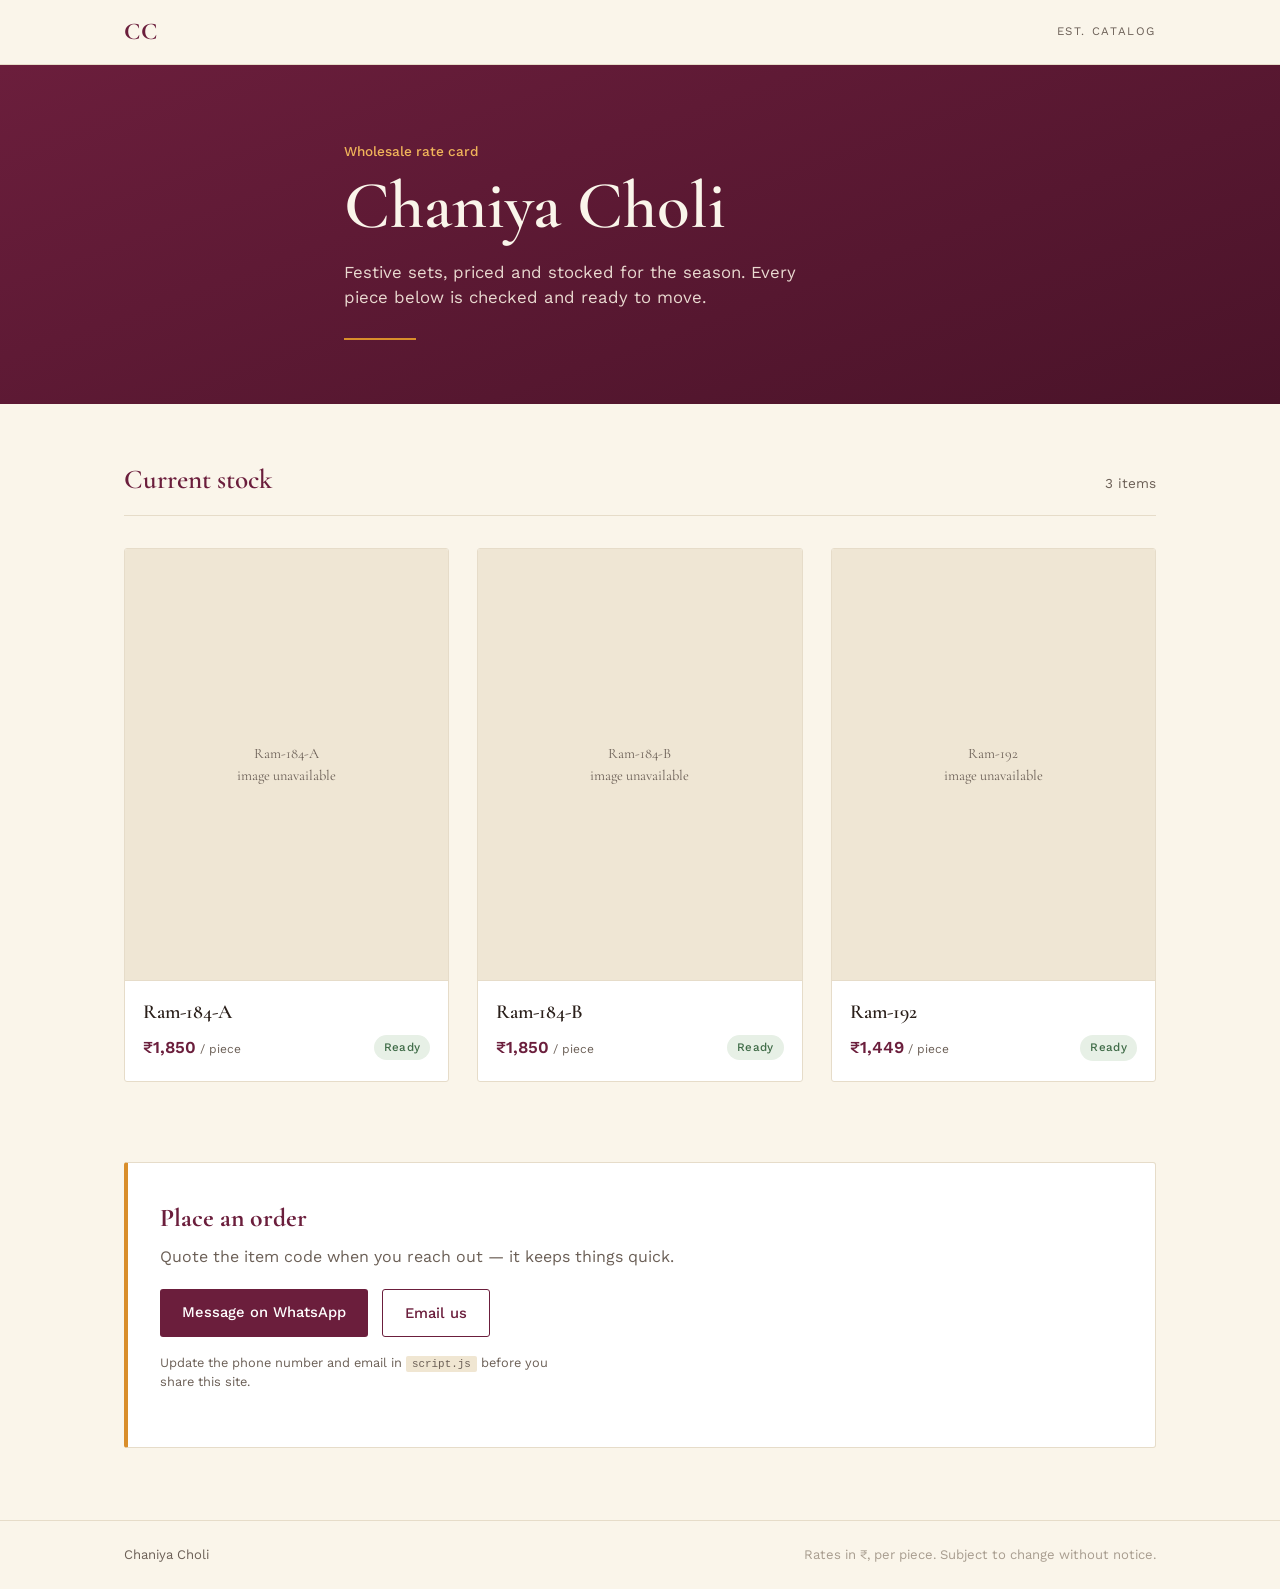
==== index.html @ 512a5fd0 "Add files via upload" ====
<!DOCTYPE html>
<html lang="en">
<head>
<meta charset="UTF-8" />
<meta name="viewport" content="width=device-width, initial-scale=1.0" />
<title>Chaniya Choli — Catalog</title>
<meta name="description" content="Chaniya Choli catalog — codes, rates and availability." />
<link rel="preconnect" href="https://fonts.googleapis.com">
<link rel="preconnect" href="https://fonts.gstatic.com" crossorigin>
<link href="https://fonts.googleapis.com/css2?family=Cormorant+Garamond:wght@500;600;700&family=Work+Sans:wght@400;500;600&display=swap" rel="stylesheet">
<link rel="stylesheet" href="styles.css" />
</head>
<body>

  <header class="site-header">
    <div class="wrap header-row">
      <span class="mark">CC</span>
      <span class="brand-code">EST. CATALOG</span>
    </div>
  </header>

  <section class="hero">
    <div class="wrap hero-inner">
      <p class="hero-kicker">Wholesale rate card</p>
      <h1 class="hero-title">Chaniya Choli</h1>
      <p class="hero-sub">Festive sets, priced and stocked for the season. Every piece below is checked and ready to move.</p>
      <div class="hero-rule" aria-hidden="true"></div>
    </div>
  </section>

  <main class="wrap">
    <section class="catalog" aria-label="Product catalog">
      <div class="catalog-head">
        <h2>Current stock</h2>
        <span class="count" id="item-count"></span>
      </div>

      <div class="grid" id="product-grid">
        <!-- cards injected by script.js -->
      </div>
    </section>

    <section class="enquire" id="enquire">
      <div class="enquire-card">
        <h2>Place an order</h2>
        <p>Quote the item code when you reach out — it keeps things quick.</p>
        <div class="enquire-actions">
          <a class="btn btn-primary" href="https://wa.me/910000000000" id="whatsapp-link">Message on WhatsApp</a>
          <a class="btn btn-ghost" href="mailto:orders@example.com" id="email-link">Email us</a>
        </div>
        <p class="enquire-note">Update the phone number and email in <code>script.js</code> before you share this site.</p>
      </div>
    </section>
  </main>

  <footer class="site-footer">
    <div class="wrap footer-row">
      <span>Chaniya Choli</span>
      <span class="dim">Rates in ₹, per piece. Subject to change without notice.</span>
    </div>
  </footer>

<script src="script.js"></script>
</body>
</html>
---- styles.css ----
:root{
  --wine: #6b1e3c;
  --wine-dark: #4a1329;
  --marigold: #d98e2b;
  --marigold-light: #f0b45a;
  --cream: #faf5ea;
  --ink: #2a1f1a;
  --ink-soft: #6b5f56;
  --line: #e6dcc9;
  --ready: #3f6b47;
  --wait: #a35b1f;
  --radius: 3px;
  --serif: "Cormorant Garamond", Georgia, serif;
  --sans: "Work Sans", -apple-system, BlinkMacSystemFont, sans-serif;
}

*{box-sizing:border-box;}
html{scroll-behavior:smooth;}
body{
  margin:0;
  background:var(--cream);
  color:var(--ink);
  font-family:var(--sans);
  line-height:1.5;
  -webkit-font-smoothing:antialiased;
}
.wrap{
  max-width:1080px;
  margin:0 auto;
  padding:0 24px;
}
a{color:inherit;}
code{
  background:#f0e6d2;
  padding:2px 6px;
  border-radius:2px;
  font-size:0.85em;
}

/* header */
.site-header{
  border-bottom:1px solid var(--line);
  background:var(--cream);
}
.header-row{
  display:flex;
  align-items:center;
  justify-content:space-between;
  height:64px;
}
.mark{
  font-family:var(--serif);
  font-weight:700;
  font-size:1.5rem;
  color:var(--wine);
  letter-spacing:0.5px;
}
.brand-code{
  font-size:0.72rem;
  letter-spacing:0.14em;
  color:var(--ink-soft);
}

/* hero */
.hero{
  background:linear-gradient(160deg, var(--wine) 0%, var(--wine-dark) 100%);
  color:var(--cream);
  padding:76px 0 64px;
}
.hero-inner{
  max-width:640px;
}
.hero-kicker{
  font-family:var(--sans);
  font-size:0.85rem;
  color:var(--marigold-light);
  margin:0 0 10px;
  font-weight:500;
}
.hero-title{
  font-family:var(--serif);
  font-size:clamp(2.6rem, 6vw, 4.2rem);
  font-weight:600;
  margin:0 0 18px;
  line-height:1.05;
}
.hero-sub{
  font-size:1.05rem;
  color:#e9d9d0;
  max-width:46ch;
  margin:0 0 28px;
}
.hero-rule{
  width:72px;
  height:2px;
  background:var(--marigold);
}

/* catalog */
.catalog{
  padding:56px 0 8px;
}
.catalog-head{
  display:flex;
  align-items:baseline;
  justify-content:space-between;
  border-bottom:1px solid var(--line);
  padding-bottom:14px;
  margin-bottom:32px;
}
.catalog-head h2{
  font-family:var(--serif);
  font-size:1.7rem;
  font-weight:600;
  margin:0;
  color:var(--wine);
}
.count{
  font-size:0.85rem;
  color:var(--ink-soft);
}

.grid{
  display:grid;
  grid-template-columns:repeat(3, 1fr);
  gap:28px;
  margin-bottom:64px;
}
@media (max-width: 860px){
  .grid{grid-template-columns:repeat(2, 1fr);}
}
@media (max-width: 580px){
  .grid{grid-template-columns:1fr;}
}

.card{
  background:#fff;
  border:1px solid var(--line);
  border-radius:var(--radius);
  overflow:hidden;
  display:flex;
  flex-direction:column;
}
.card-photo{
  aspect-ratio:3/4;
  background:#efe6d4;
  overflow:hidden;
  position:relative;
}
.card-photo img{
  width:100%;
  height:100%;
  object-fit:cover;
  display:block;
}
.card-photo .fallback{
  position:absolute;
  inset:0;
  display:flex;
  align-items:center;
  justify-content:center;
  font-family:var(--serif);
  color:var(--ink-soft);
  font-size:0.9rem;
  text-align:center;
  padding:16px;
}
.card-body{
  padding:16px 18px 20px;
  border-top:1px solid var(--line);
}
.card-code{
  font-family:var(--serif);
  font-size:1.25rem;
  font-weight:600;
  color:var(--ink);
  margin:0 0 8px;
}
.card-meta{
  display:flex;
  align-items:center;
  justify-content:space-between;
}
.card-price{
  font-size:1.05rem;
  font-weight:600;
  color:var(--wine);
}
.card-price .unit{
  font-size:0.75rem;
  font-weight:400;
  color:var(--ink-soft);
  margin-left:4px;
}
.pill{
  font-size:0.72rem;
  letter-spacing:0.03em;
  padding:4px 10px;
  border-radius:999px;
  font-weight:500;
}
.pill-ready{
  background:#e7f0e6;
  color:var(--ready);
}
.pill-wait{
  background:#f5e6d3;
  color:var(--wait);
}

/* enquire */
.enquire{
  padding:8px 0 72px;
}
.enquire-card{
  background:#fff;
  border:1px solid var(--line);
  border-left:4px solid var(--marigold);
  padding:36px 32px;
  border-radius:var(--radius);
}
.enquire-card h2{
  font-family:var(--serif);
  font-size:1.6rem;
  margin:0 0 8px;
  color:var(--wine);
}
.enquire-card p{
  margin:0 0 20px;
  color:var(--ink-soft);
  max-width:52ch;
}
.enquire-actions{
  display:flex;
  gap:14px;
  flex-wrap:wrap;
  margin-bottom:16px;
}
.btn{
  display:inline-block;
  padding:12px 22px;
  border-radius:var(--radius);
  font-weight:500;
  font-size:0.92rem;
  text-decoration:none;
  transition:opacity 0.15s ease;
}
.btn:hover{opacity:0.85;}
.btn-primary{
  background:var(--wine);
  color:#fff;
}
.btn-ghost{
  background:transparent;
  color:var(--wine);
  border:1px solid var(--wine);
}
.enquire-note{
  font-size:0.8rem;
  color:var(--ink-soft);
  margin:0;
}

/* footer */
.site-footer{
  border-top:1px solid var(--line);
  padding:24px 0;
}
.footer-row{
  display:flex;
  justify-content:space-between;
  font-size:0.82rem;
  color:var(--ink-soft);
  flex-wrap:wrap;
  gap:8px;
}
.footer-row .dim{
  color:#a89d8f;
}

@media (prefers-reduced-motion: reduce){
  html{scroll-behavior:auto;}
  .btn{transition:none;}
}
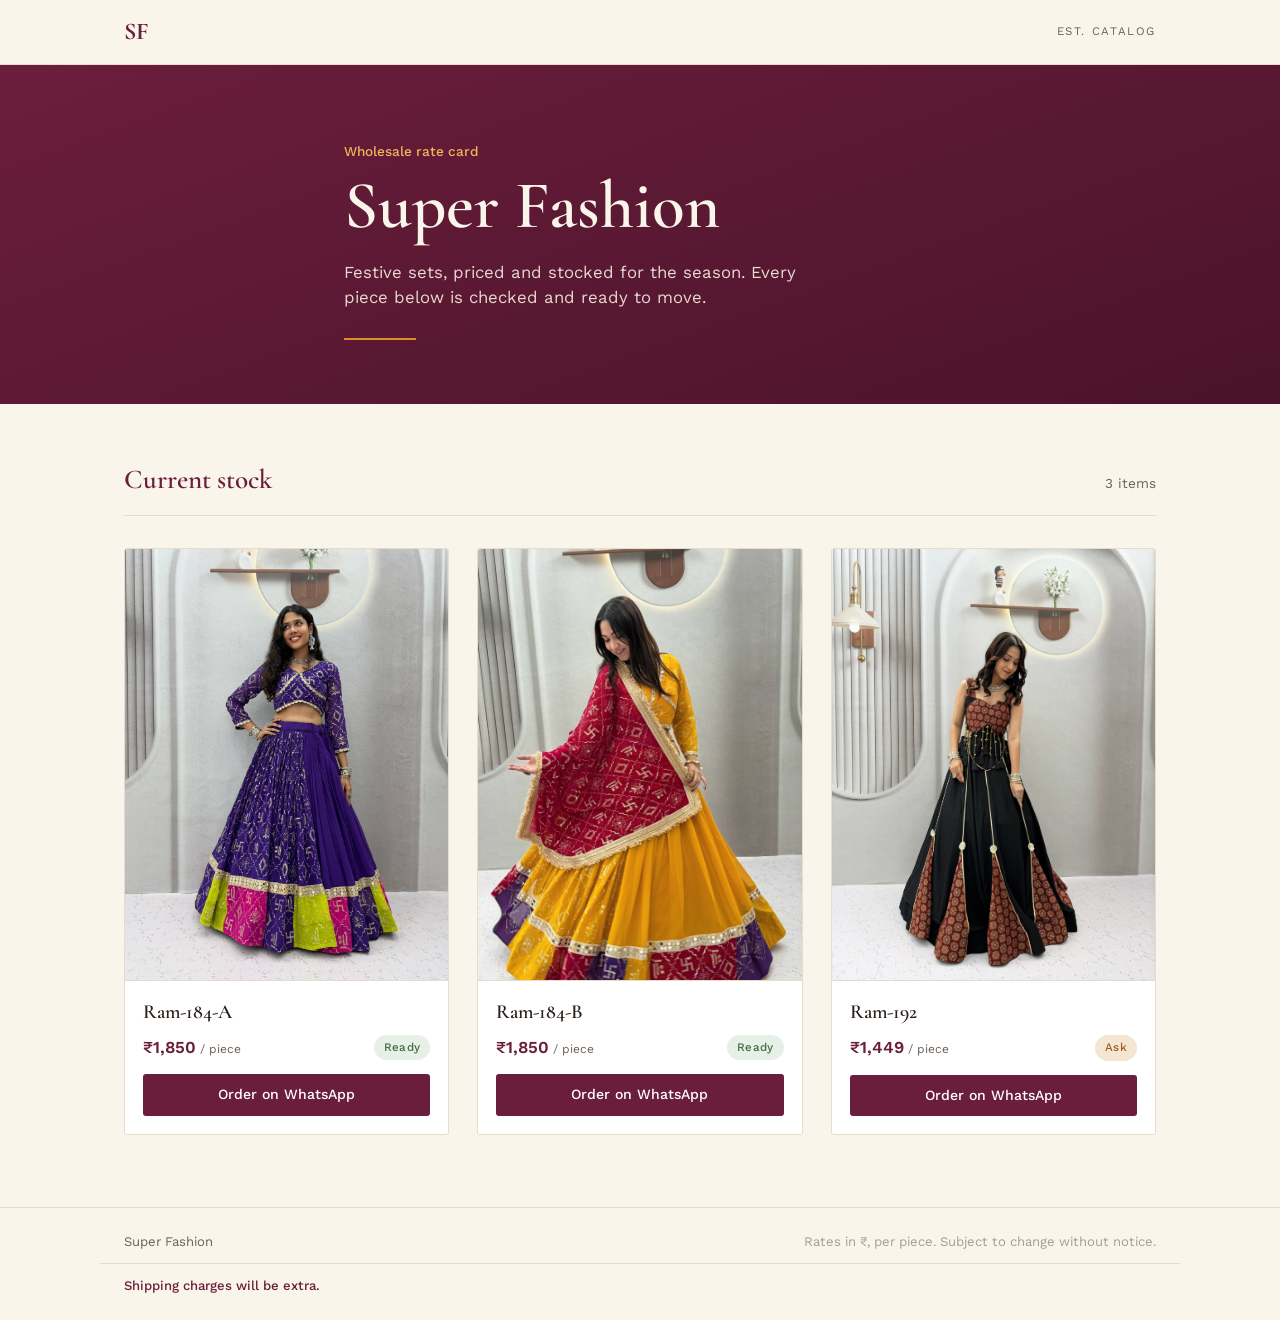
==== commit e169f502: "Add files via upload" ====
--- a/index.html
+++ b/index.html
@@ -3,18 +3,96 @@
 <head>
 <meta charset="UTF-8" />
 <meta name="viewport" content="width=device-width, initial-scale=1.0" />
-<title>Chaniya Choli — Catalog</title>
-<meta name="description" content="Chaniya Choli catalog — codes, rates and availability." />
+<title>Super Fashion — Catalog</title>
 <link rel="preconnect" href="https://fonts.googleapis.com">
 <link rel="preconnect" href="https://fonts.gstatic.com" crossorigin>
 <link href="https://fonts.googleapis.com/css2?family=Cormorant+Garamond:wght@500;600;700&family=Work+Sans:wght@400;500;600&display=swap" rel="stylesheet">
-<link rel="stylesheet" href="styles.css" />
+<style>
+  :root{
+    --wine: #6b1e3c;
+    --wine-dark: #4a1329;
+    --marigold: #d98e2b;
+    --marigold-light: #f0b45a;
+    --cream: #faf5ea;
+    --ink: #2a1f1a;
+    --ink-soft: #6b5f56;
+    --line: #e6dcc9;
+    --ready: #3f6b47;
+    --wait: #a35b1f;
+    --radius: 3px;
+    --serif: "Cormorant Garamond", Georgia, serif;
+    --sans: "Work Sans", -apple-system, BlinkMacSystemFont, sans-serif;
+  }
+  *{box-sizing:border-box;}
+  body{
+    margin:0;
+    background:var(--cream);
+    color:var(--ink);
+    font-family:var(--sans);
+    line-height:1.5;
+    -webkit-font-smoothing:antialiased;
+  }
+  .wrap{ max-width:1080px; margin:0 auto; padding:0 24px; }
+
+  .site-header{ border-bottom:1px solid var(--line); }
+  .header-row{ display:flex; align-items:center; justify-content:space-between; height:64px; }
+  .mark{ font-family:var(--serif); font-weight:700; font-size:1.5rem; color:var(--wine); }
+  .brand-code{ font-size:0.72rem; letter-spacing:0.14em; color:var(--ink-soft); }
+
+  .hero{
+    background:linear-gradient(160deg, var(--wine) 0%, var(--wine-dark) 100%);
+    color:var(--cream); padding:76px 0 64px;
+  }
+  .hero-inner{ max-width:640px; }
+  .hero-kicker{ font-size:0.85rem; color:var(--marigold-light); margin:0 0 10px; font-weight:500; }
+  .hero-title{ font-family:var(--serif); font-size:clamp(2.6rem, 6vw, 4.2rem); font-weight:600; margin:0 0 18px; line-height:1.05; }
+  .hero-sub{ font-size:1.05rem; color:#e9d9d0; max-width:46ch; margin:0 0 28px; }
+  .hero-rule{ width:72px; height:2px; background:var(--marigold); }
+
+  .catalog{ padding:56px 0 8px; }
+  .catalog-head{
+    display:flex; align-items:baseline; justify-content:space-between;
+    border-bottom:1px solid var(--line); padding-bottom:14px; margin-bottom:32px;
+  }
+  .catalog-head h2{ font-family:var(--serif); font-size:1.7rem; font-weight:600; margin:0; color:var(--wine); }
+  .count{ font-size:0.85rem; color:var(--ink-soft); }
+
+  .grid{ display:grid; grid-template-columns:repeat(3, 1fr); gap:28px; margin-bottom:64px; }
+  @media (max-width: 860px){ .grid{grid-template-columns:repeat(2, 1fr);} }
+  @media (max-width: 580px){ .grid{grid-template-columns:1fr;} }
+
+  .card{ background:#fff; border:1px solid var(--line); border-radius:var(--radius); overflow:hidden; display:flex; flex-direction:column; }
+  .card-photo{ aspect-ratio:3/4; background:#efe6d4; overflow:hidden; position:relative; }
+  .card-photo img{ width:100%; height:100%; object-fit:cover; display:block; }
+  .card-body{ padding:16px 18px 18px; border-top:1px solid var(--line); }
+  .card-code{ font-family:var(--serif); font-size:1.25rem; font-weight:600; margin:0 0 8px; }
+  .card-meta{ display:flex; align-items:center; justify-content:space-between; margin-bottom:14px; }
+  .card-price{ font-size:1.05rem; font-weight:600; color:var(--wine); }
+  .card-price .unit{ font-size:0.75rem; font-weight:400; color:var(--ink-soft); margin-left:4px; }
+  .pill{ font-size:0.72rem; letter-spacing:0.03em; padding:4px 10px; border-radius:999px; font-weight:500; }
+  .pill-ready{ background:#e7f0e6; color:var(--ready); }
+  .pill-wait{ background:#f5e6d3; color:var(--wait); }
+  .card-cta{
+    display:block; text-align:center; padding:10px; border-radius:var(--radius);
+    background:var(--wine); color:#fff; text-decoration:none; font-size:0.88rem; font-weight:500;
+    transition:opacity 0.15s ease;
+  }
+  .card-cta:hover{ opacity:0.85; }
+
+  .site-footer{ border-top:1px solid var(--line); padding:24px 0; }
+  .footer-row{ display:flex; justify-content:space-between; font-size:0.82rem; color:var(--ink-soft); flex-wrap:wrap; gap:8px; }
+  .footer-row .dim{ color:#a89d8f; }
+  .shipping-note{
+    margin-top:12px; padding-top:12px; border-top:1px solid var(--line);
+    font-size:0.82rem; font-weight:500; color:var(--wine);
+  }
+</style>
 </head>
 <body>
 
   <header class="site-header">
     <div class="wrap header-row">
-      <span class="mark">CC</span>
+      <span class="mark">SF</span>
       <span class="brand-code">EST. CATALOG</span>
     </div>
   </header>
@@ -22,44 +100,73 @@
   <section class="hero">
     <div class="wrap hero-inner">
       <p class="hero-kicker">Wholesale rate card</p>
-      <h1 class="hero-title">Chaniya Choli</h1>
+      <h1 class="hero-title">Super Fashion</h1>
       <p class="hero-sub">Festive sets, priced and stocked for the season. Every piece below is checked and ready to move.</p>
       <div class="hero-rule" aria-hidden="true"></div>
     </div>
   </section>
 
   <main class="wrap">
-    <section class="catalog" aria-label="Product catalog">
+    <section class="catalog">
       <div class="catalog-head">
         <h2>Current stock</h2>
-        <span class="count" id="item-count"></span>
+        <span class="count">3 items</span>
       </div>
+      <div class="grid">
 
-      <div class="grid" id="product-grid">
-        <!-- cards injected by script.js -->
-      </div>
-    </section>
+        <article class="card">
+          <div class="card-photo">
+            <img src="[data-uri]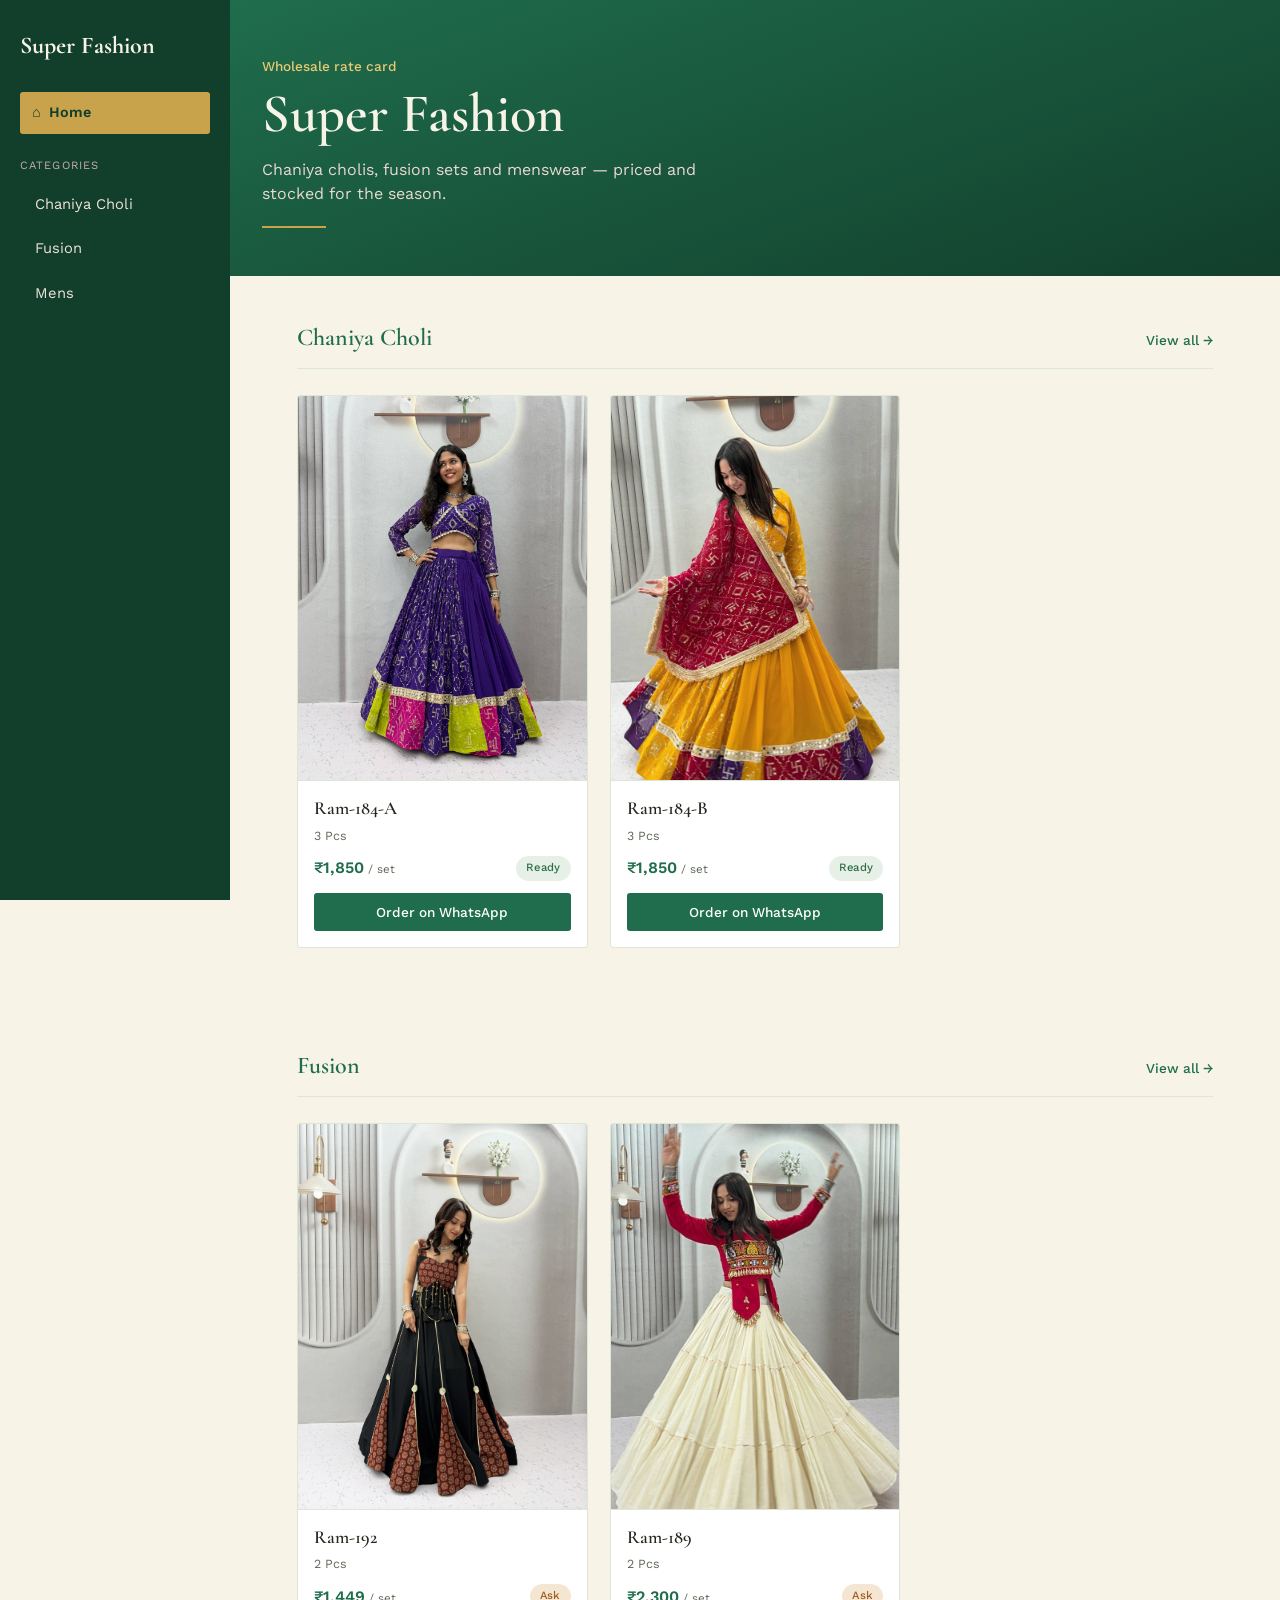
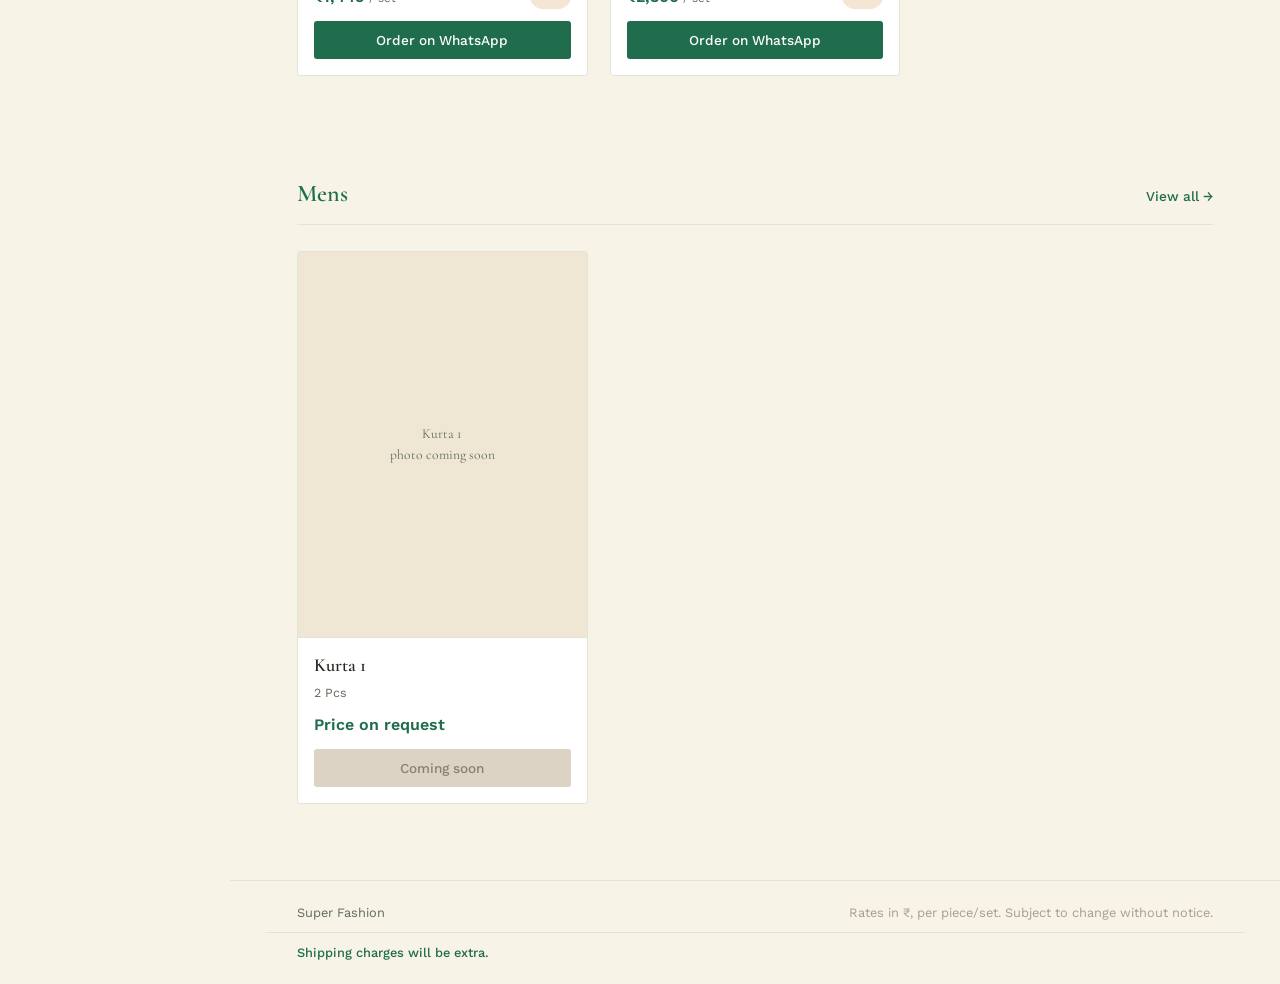
==== commit bbcde3f6: "Add files via upload" ====
--- a/index.html
+++ b/index.html
@@ -3,116 +3,62 @@
 <head>
 <meta charset="UTF-8" />
 <meta name="viewport" content="width=device-width, initial-scale=1.0" />
-<title>Super Fashion — Catalog</title>
+<title>Home — Super Fashion</title>
 <link rel="preconnect" href="https://fonts.googleapis.com">
 <link rel="preconnect" href="https://fonts.gstatic.com" crossorigin>
 <link href="https://fonts.googleapis.com/css2?family=Cormorant+Garamond:wght@500;600;700&family=Work+Sans:wght@400;500;600&display=swap" rel="stylesheet">
 <style>
   :root{
-    --wine: #6b1e3c;
-    --wine-dark: #4a1329;
-    --marigold: #d98e2b;
-    --marigold-light: #f0b45a;
-    --cream: #faf5ea;
-    --ink: #2a1f1a;
-    --ink-soft: #6b5f56;
-    --line: #e6dcc9;
-    --ready: #3f6b47;
+    --wine: #1f6d4c;
+    --wine-dark: #123f2c;
+    --marigold: #c9a24c;
+    --marigold-light: #e6c876;
+    --cream: #f7f3e7;
+    --ink: #23291f;
+    --ink-soft: #5f6a5a;
+    --line: #dee6d7;
+    --ready: #2f6e4a;
     --wait: #a35b1f;
     --radius: 3px;
     --serif: "Cormorant Garamond", Georgia, serif;
     --sans: "Work Sans", -apple-system, BlinkMacSystemFont, sans-serif;
   }
-  *{box-sizing:border-box;}
-  body{
-    margin:0;
-    background:var(--cream);
-    color:var(--ink);
-    font-family:var(--sans);
-    line-height:1.5;
-    -webkit-font-smoothing:antialiased;
-  }
-  .wrap{ max-width:1080px; margin:0 auto; padding:0 24px; }
-
-  .site-header{ border-bottom:1px solid var(--line); }
-  .header-row{ display:flex; align-items:center; justify-content:space-between; height:64px; }
-  .mark{ font-family:var(--serif); font-weight:700; font-size:1.5rem; color:var(--wine); }
-  .brand-code{ font-size:0.72rem; letter-spacing:0.14em; color:var(--ink-soft); }
-
-  .hero{
-    background:linear-gradient(160deg, var(--wine) 0%, var(--wine-dark) 100%);
-    color:var(--cream); padding:76px 0 64px;
-  }
-  .hero-inner{ max-width:640px; }
-  .hero-kicker{ font-size:0.85rem; color:var(--marigold-light); margin:0 0 10px; font-weight:500; }
-  .hero-title{ font-family:var(--serif); font-size:clamp(2.6rem, 6vw, 4.2rem); font-weight:600; margin:0 0 18px; line-height:1.05; }
-  .hero-sub{ font-size:1.05rem; color:#e9d9d0; max-width:46ch; margin:0 0 28px; }
-  .hero-rule{ width:72px; height:2px; background:var(--marigold); }
-
-  .catalog{ padding:56px 0 8px; }
-  .catalog-head{
-    display:flex; align-items:baseline; justify-content:space-between;
-    border-bottom:1px solid var(--line); padding-bottom:14px; margin-bottom:32px;
-  }
-  .catalog-head h2{ font-family:var(--serif); font-size:1.7rem; font-weight:600; margin:0; color:var(--wine); }
-  .count{ font-size:0.85rem; color:var(--ink-soft); }
-
-  .grid{ display:grid; grid-template-columns:repeat(3, 1fr); gap:28px; margin-bottom:64px; }
-  @media (max-width: 860px){ .grid{grid-template-columns:repeat(2, 1fr);} }
-  @media (max-width: 580px){ .grid{grid-template-columns:1fr;} }
-
-  .card{ background:#fff; border:1px solid var(--line); border-radius:var(--radius); overflow:hidden; display:flex; flex-direction:column; }
-  .card-photo{ aspect-ratio:3/4; background:#efe6d4; overflow:hidden; position:relative; }
-  .card-photo img{ width:100%; height:100%; object-fit:cover; display:block; }
-  .card-body{ padding:16px 18px 18px; border-top:1px solid var(--line); }
-  .card-code{ font-family:var(--serif); font-size:1.25rem; font-weight:600; margin:0 0 8px; }
-  .card-meta{ display:flex; align-items:center; justify-content:space-between; margin-bottom:14px; }
-  .card-price{ font-size:1.05rem; font-weight:600; color:var(--wine); }
-  .card-price .unit{ font-size:0.75rem; font-weight:400; color:var(--ink-soft); margin-left:4px; }
-  .pill{ font-size:0.72rem; letter-spacing:0.03em; padding:4px 10px; border-radius:999px; font-weight:500; }
-  .pill-ready{ background:#e7f0e6; color:var(--ready); }
-  .pill-wait{ background:#f5e6d3; color:var(--wait); }
-  .card-cta{
-    display:block; text-align:center; padding:10px; border-radius:var(--radius);
-    background:var(--wine); color:#fff; text-decoration:none; font-size:0.88rem; font-weight:500;
-    transition:opacity 0.15s ease;
-  }
-  .card-cta:hover{ opacity:0.85; }
-
-  .site-footer{ border-top:1px solid var(--line); padding:24px 0; }
-  .footer-row{ display:flex; justify-content:space-between; font-size:0.82rem; color:var(--ink-soft); flex-wrap:wrap; gap:8px; }
-  .footer-row .dim{ color:#a89d8f; }
-  .shipping-note{
-    margin-top:12px; padding-top:12px; border-top:1px solid var(--line);
-    font-size:0.82rem; font-weight:500; color:var(--wine);
-  }
 </style>
+<link rel="stylesheet" href="base.css" />
 </head>
 <body>
+<div class="layout">
 
-  <header class="site-header">
-    <div class="wrap header-row">
-      <span class="mark">SF</span>
-      <span class="brand-code">EST. CATALOG</span>
-    </div>
-  </header>
+  <aside class="sidebar">
+    <span class="sidebar-brand">Super Fashion</span>
+    <a class="sidebar-home" href="index.html">&#8962;&nbsp; Home</a>
+    <p class="sidebar-label">CATEGORIES</p>
+    <ul class="sidebar-nav">
+      <li><a class="" href="chaniya-choli.html">Chaniya Choli</a></li>
+<li><a class="" href="fusion.html">Fusion</a></li>
+<li><a class="" href="mens.html">Mens</a></li>
 
-  <section class="hero">
-    <div class="wrap hero-inner">
-      <p class="hero-kicker">Wholesale rate card</p>
-      <h1 class="hero-title">Super Fashion</h1>
-      <p class="hero-sub">Festive sets, priced and stocked for the season. Every piece below is checked and ready to move.</p>
-      <div class="hero-rule" aria-hidden="true"></div>
-    </div>
-  </section>
+    </ul>
+  </aside>
 
-  <main class="wrap">
-    <section class="catalog">
-      <div class="catalog-head">
-        <h2>Current stock</h2>
-        <span class="count">3 items</span>
+  <div class="content">
+
+    <section class="hero">
+      <div class="wrap">
+        <p class="hero-kicker">Wholesale rate card</p>
+        <h1 class="hero-title">Super Fashion</h1>
+        <p class="hero-sub">Chaniya cholis, fusion sets and menswear — priced and stocked for the season.</p>
+        <div class="hero-rule"></div>
       </div>
-      <div class="grid">
+    </section>
+
+    <section class="section">
+      <div class="wrap">
+        <div class="section-head">
+          <h2>Chaniya Choli</h2>
+          <a class="see-all" href="chaniya-choli.html">View all &rarr;</a>
+        </div>
+        <div class="grid">
 
         <article class="card">
           <div class="card-photo">
@@ -120,11 +66,12 @@
           </div>
           <div class="card-body">
             <p class="card-code">Ram-184-A</p>
+            <p class="card-pcs">3 Pcs</p>
             <div class="card-meta">
-              <span class="card-price">₹1,850<span class="unit">/ piece</span></span>
+              <span class="card-price">₹1,850<span class="unit">/ set</span></span>
               <span class="pill pill-ready">Ready</span>
             </div>
-            <a class="card-cta" href="https://wa.me/919106578260?text=Hi%2C%20I%27m%20interested%20in%20Ram-184-A%20(%E2%82%B91%2C850)" target="_blank" rel="noopener">Order on WhatsApp</a>
+            <a class="card-cta" href="https://wa.me/919106578260?text=Hi%2C%20I%27m%20interested%20in%20Ram-184-A%20%28%E2%82%B91%2C850%29" target="_blank" rel="noopener">Order on WhatsApp</a>
           </div>
         </article>
 
@@ -134,13 +81,26 @@
           </div>
           <div class="card-body">
             <p class="card-code">Ram-184-B</p>
+            <p class="card-pcs">3 Pcs</p>
             <div class="card-meta">
-              <span class="card-price">₹1,850<span class="unit">/ piece</span></span>
+              <span class="card-price">₹1,850<span class="unit">/ set</span></span>
               <span class="pill pill-ready">Ready</span>
             </div>
-            <a class="card-cta" href="https://wa.me/919106578260?text=Hi%2C%20I%27m%20interested%20in%20Ram-184-B%20(%E2%82%B91%2C850)" target="_blank" rel="noopener">Order on WhatsApp</a>
+            <a class="card-cta" href="https://wa.me/919106578260?text=Hi%2C%20I%27m%20interested%20in%20Ram-184-B%20%28%E2%82%B91%2C850%29" target="_blank" rel="noopener">Order on WhatsApp</a>
           </div>
         </article>
+
+        </div>
+      </div>
+    </section>
+
+    <section class="section">
+      <div class="wrap">
+        <div class="section-head">
+          <h2>Fusion</h2>
+          <a class="see-all" href="fusion.html">View all &rarr;</a>
+        </div>
+        <div class="grid">
 
         <article class="card">
           <div class="card-photo">
@@ -148,25 +108,69 @@
           </div>
           <div class="card-body">
             <p class="card-code">Ram-192</p>
+            <p class="card-pcs">2 Pcs</p>
             <div class="card-meta">
-              <span class="card-price">₹1,449<span class="unit">/ piece</span></span>
+              <span class="card-price">₹1,449<span class="unit">/ set</span></span>
               <span class="pill pill-wait">Ask</span>
             </div>
-            <a class="card-cta" href="https://wa.me/919106578260?text=Hi%2C%20I%27m%20interested%20in%20Ram-192%20(%E2%82%B91%2C449)" target="_blank" rel="noopener">Order on WhatsApp</a>
+            <a class="card-cta" href="https://wa.me/919106578260?text=Hi%2C%20I%27m%20interested%20in%20Ram-192%20%28%E2%82%B91%2C449%29" target="_blank" rel="noopener">Order on WhatsApp</a>
           </div>
         </article>
 
+        <article class="card">
+          <div class="card-photo">
+            <img src="[data-uri]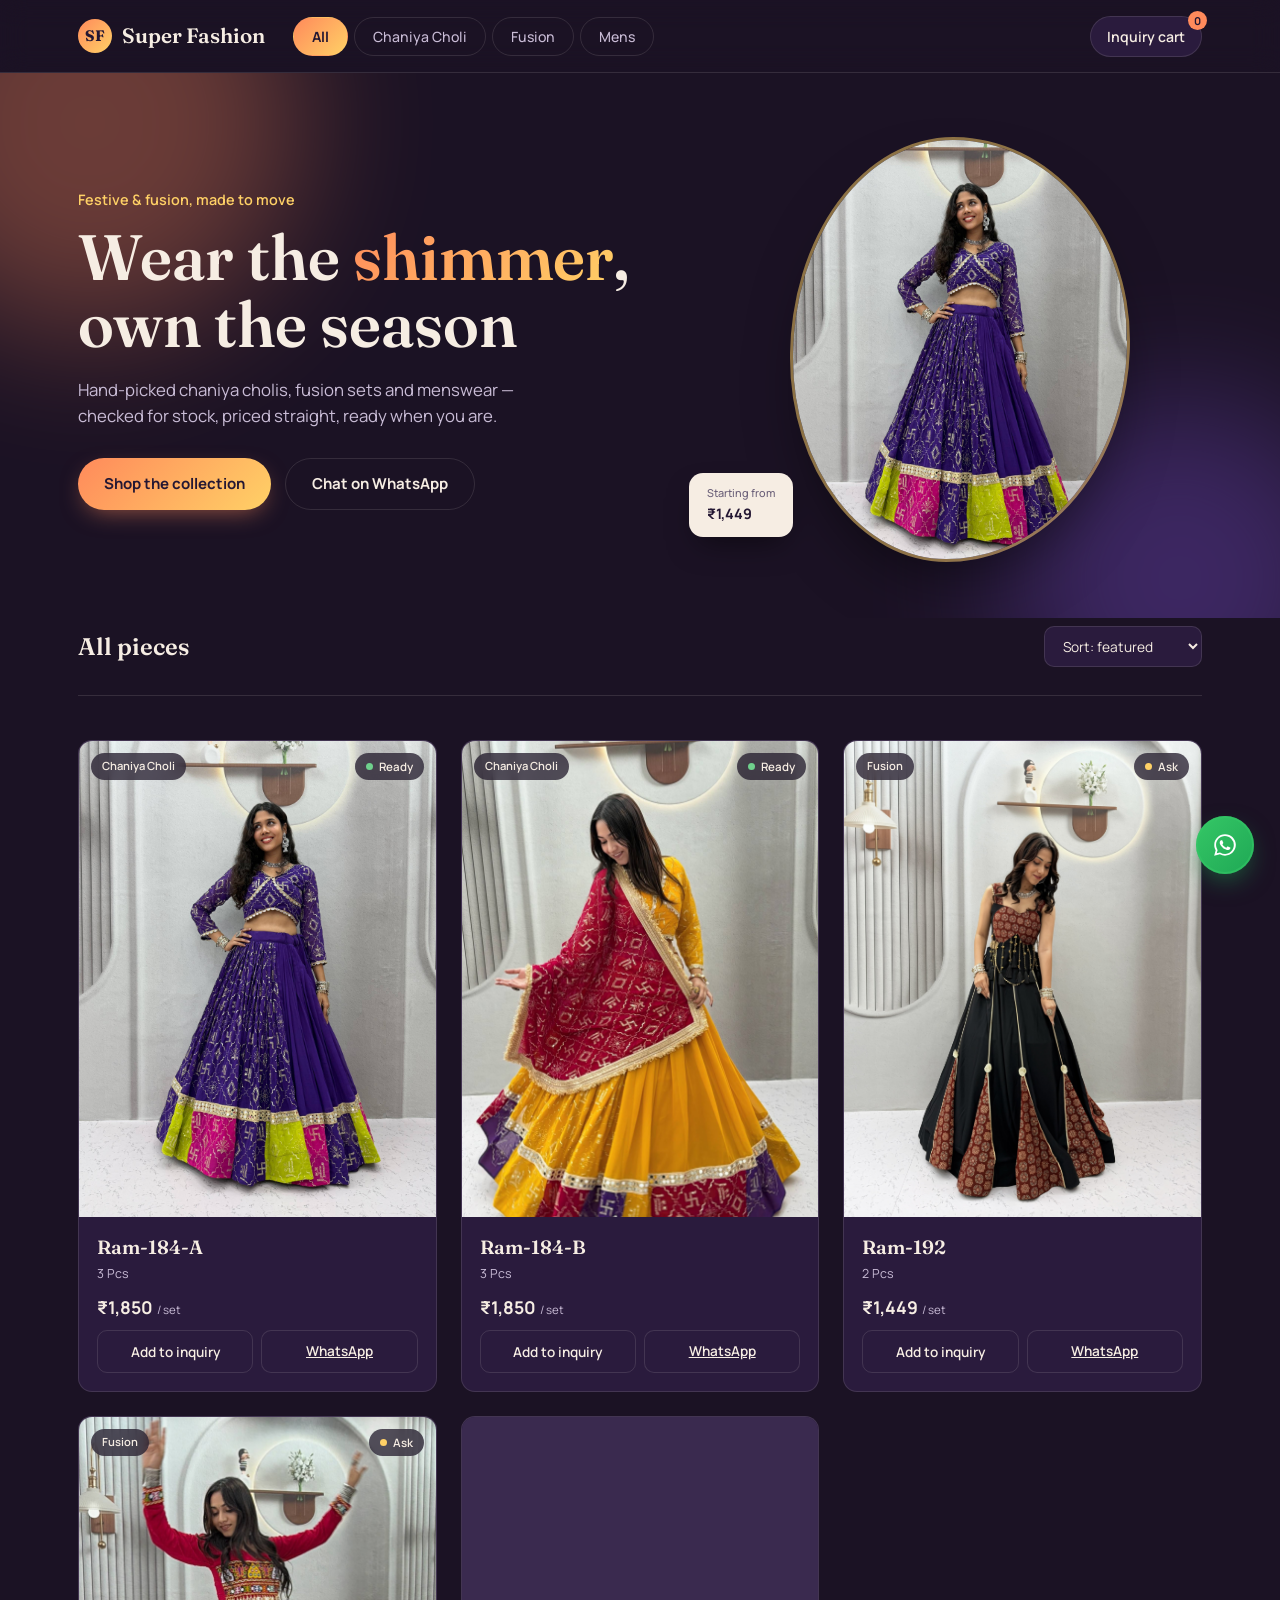
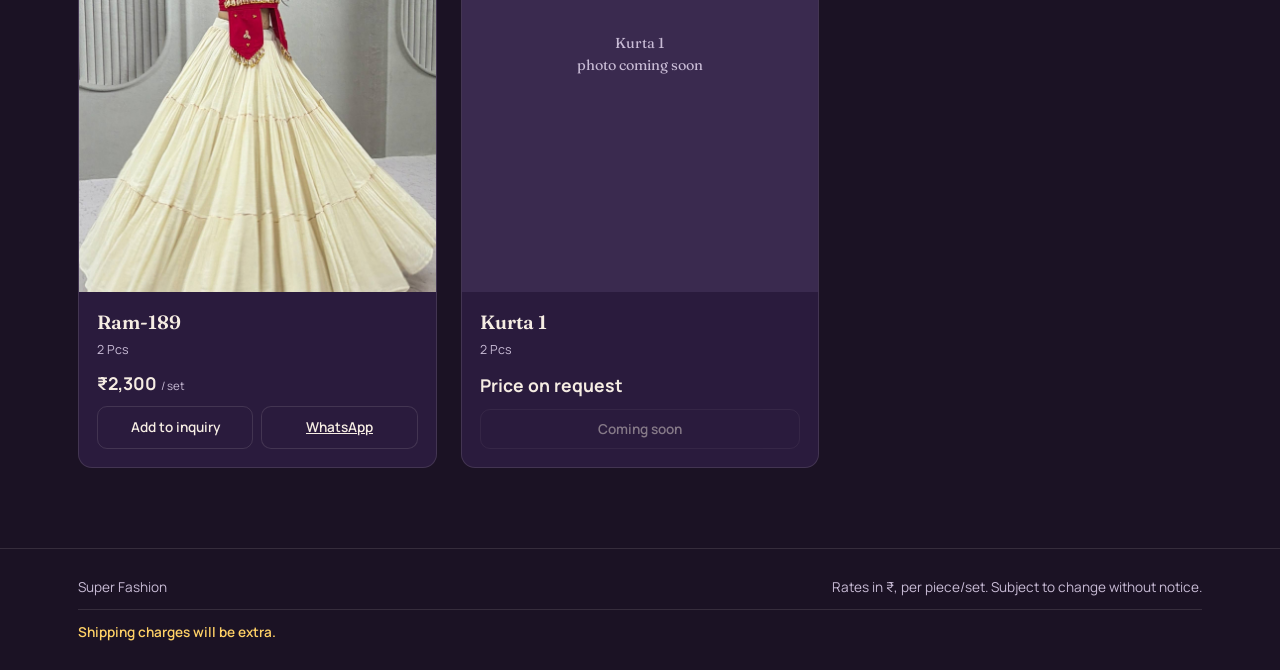
==== commit 268f4cb4: "Add files via upload" ====
--- a/index.html
+++ b/index.html
@@ -3,174 +3,513 @@
 <head>
 <meta charset="UTF-8" />
 <meta name="viewport" content="width=device-width, initial-scale=1.0" />
-<title>Home — Super Fashion</title>
+<title>Super Fashion — Festive & Fusion Wear</title>
 <link rel="preconnect" href="https://fonts.googleapis.com">
 <link rel="preconnect" href="https://fonts.gstatic.com" crossorigin>
-<link href="https://fonts.googleapis.com/css2?family=Cormorant+Garamond:wght@500;600;700&family=Work+Sans:wght@400;500;600&display=swap" rel="stylesheet">
+<link href="https://fonts.googleapis.com/css2?family=Fraunces:opsz,wght@9..144,500;9..144,600;9..144,700&family=Manrope:wght@400;500;600;700&display=swap" rel="stylesheet">
 <style>
-  :root{
-    --wine: #1f6d4c;
-    --wine-dark: #123f2c;
-    --marigold: #c9a24c;
-    --marigold-light: #e6c876;
-    --cream: #f7f3e7;
-    --ink: #23291f;
-    --ink-soft: #5f6a5a;
-    --line: #dee6d7;
-    --ready: #2f6e4a;
-    --wait: #a35b1f;
-    --radius: 3px;
-    --serif: "Cormorant Garamond", Georgia, serif;
-    --sans: "Work Sans", -apple-system, BlinkMacSystemFont, sans-serif;
-  }
+:root{
+  --bg: #1b1224;
+  --bg-soft: #241733;
+  --panel: #2a1b3d;
+  --coral: #ff8a5b;
+  --gold: #ffd166;
+  --cream: #f6ede3;
+  --ink-soft: #c9bcd6;
+  --line: rgba(246,237,227,0.12);
+  --ready: #6fd08c;
+  --wait: #ffd166;
+  --radius: 14px;
+  --serif: "Fraunces", Georgia, serif;
+  --sans: "Manrope", -apple-system, BlinkMacSystemFont, sans-serif;
+}
+*{box-sizing:border-box;}
+html{scroll-behavior:smooth;}
+body{
+  margin:0;
+  background:var(--bg);
+  color:var(--cream);
+  font-family:var(--sans);
+  line-height:1.5;
+  -webkit-font-smoothing:antialiased;
+}
+a{ color:inherit; }
+.wrap{ max-width:1180px; margin:0 auto; padding:0 28px; }
+button{ font-family:inherit; cursor:pointer; }
+
+/* ---------- Nav ---------- */
+.nav{
+  position:sticky; top:0; z-index:40;
+  background:rgba(27,18,36,0.78);
+  backdrop-filter:blur(14px);
+  border-bottom:1px solid var(--line);
+}
+.nav-row{ display:flex; align-items:center; gap:28px; height:72px; }
+.brand{ display:flex; align-items:center; gap:10px; font-family:var(--serif); font-weight:600; font-size:1.3rem; text-decoration:none; flex-shrink:0; }
+.brand-mark{
+  width:34px; height:34px; border-radius:50%;
+  background:linear-gradient(135deg, var(--coral), var(--gold));
+  display:flex; align-items:center; justify-content:center;
+  font-family:var(--serif); font-weight:700; color:#241733; font-size:0.95rem;
+}
+.nav-pills{ display:flex; gap:6px; flex:1; overflow-x:auto; scrollbar-width:none; }
+.nav-pills::-webkit-scrollbar{ display:none; }
+.pill{
+  border:1px solid var(--line); background:transparent; color:var(--ink-soft);
+  padding:9px 18px; border-radius:999px; font-size:0.88rem; font-weight:500;
+  white-space:nowrap; transition:all 0.2s ease;
+}
+.pill:hover{ border-color:var(--gold); color:var(--cream); }
+.pill.active{
+  background:linear-gradient(135deg, var(--coral), var(--gold));
+  color:#241733; border-color:transparent; font-weight:700;
+}
+.cart-btn{
+  position:relative; display:flex; align-items:center; gap:8px;
+  background:var(--panel); border:1px solid var(--line); color:var(--cream);
+  padding:10px 16px; border-radius:999px; font-size:0.88rem; font-weight:600;
+  flex-shrink:0; transition:border-color 0.2s ease;
+}
+.cart-btn:hover{ border-color:var(--gold); }
+.cart-count{
+  position:absolute; top:-6px; right:-6px; background:var(--coral); color:#241733;
+  font-size:0.68rem; font-weight:700; min-width:19px; height:19px; border-radius:50%;
+  display:flex; align-items:center; justify-content:center; padding:0 4px;
+}
+
+/* ---------- Hero ---------- */
+.hero{ padding:64px 0 56px; overflow:hidden; position:relative; }
+.hero-blobs{ position:absolute; inset:0; z-index:0; pointer-events:none; overflow:hidden; }
+.blob{ position:absolute; border-radius:50%; filter:blur(70px); opacity:0.35; }
+.blob-1{ width:420px; height:420px; background:var(--coral); top:-160px; left:-120px; animation:drift1 22s ease-in-out infinite; }
+.blob-2{ width:360px; height:360px; background:#7c4fd6; bottom:-140px; right:-80px; animation:drift2 26s ease-in-out infinite; }
+@keyframes drift1{ 0%,100%{ transform:translate(0,0); } 50%{ transform:translate(40px,50px); } }
+@keyframes drift2{ 0%,100%{ transform:translate(0,0); } 50%{ transform:translate(-40px,-30px); } }
+
+.hero-row{ position:relative; z-index:1; display:grid; grid-template-columns:1.1fr 0.9fr; gap:48px; align-items:center; }
+@media (max-width:860px){ .hero-row{ grid-template-columns:1fr; } .hero-visual{ order:-1; } }
+
+.hero-text{ opacity:0; transform:translateY(18px); animation:reveal 0.8s ease forwards; }
+.hero-kicker{ font-size:0.9rem; color:var(--gold); font-weight:600; margin:0 0 14px; }
+.hero-title{
+  font-family:var(--serif); font-weight:600; font-size:clamp(2.6rem, 5.2vw, 4rem);
+  line-height:1.04; margin:0 0 20px;
+}
+.hero-title em{ font-style:normal; background:linear-gradient(135deg, var(--coral), var(--gold)); -webkit-background-clip:text; background-clip:text; color:transparent; }
+.hero-sub{ font-size:1.05rem; color:var(--ink-soft); max-width:44ch; margin:0 0 30px; }
+.hero-ctas{ display:flex; gap:14px; flex-wrap:wrap; }
+.btn{ display:inline-flex; align-items:center; gap:8px; padding:14px 26px; border-radius:999px; font-weight:700; font-size:0.94rem; text-decoration:none; border:none; transition:transform 0.15s ease, box-shadow 0.15s ease; }
+.btn:active{ transform:scale(0.97); }
+.btn-primary{ background:linear-gradient(135deg, var(--coral), var(--gold)); color:#241733; box-shadow:0 8px 24px -8px rgba(255,138,91,0.6); }
+.btn-primary:hover{ box-shadow:0 10px 28px -6px rgba(255,138,91,0.75); }
+.btn-ghost{ background:transparent; color:var(--cream); border:1px solid var(--line); }
+.btn-ghost:hover{ border-color:var(--gold); }
+
+.hero-visual{
+  position:relative; opacity:0; transform:scale(0.94); animation:reveal2 0.9s 0.15s ease forwards;
+  display:flex; align-items:center; justify-content:center;
+}
+.hero-frame{
+  width:100%; max-width:340px; aspect-ratio:4/5; overflow:hidden;
+  border-radius:48% 52% 54% 46% / 52% 48% 52% 48%;
+  border:3px solid rgba(255,209,102,0.5);
+  box-shadow:0 30px 60px -20px rgba(0,0,0,0.55);
+}
+.hero-frame img{ width:100%; height:100%; object-fit:cover; display:block; }
+.price-chip{
+  position:absolute; bottom:6%; left:-6%; background:var(--cream); color:#241733;
+  padding:12px 18px; border-radius:14px; font-weight:700; font-size:0.9rem;
+  box-shadow:0 14px 30px -10px rgba(0,0,0,0.5);
+}
+.price-chip span{ display:block; font-size:0.68rem; font-weight:500; color:#6a5f78; margin-bottom:2px; }
+@media (max-width:860px){ .price-chip{ left:6%; } }
+
+@keyframes reveal{ to{ opacity:1; transform:translateY(0); } }
+@keyframes reveal2{ to{ opacity:1; transform:scale(1); } }
+
+/* ---------- Controls ---------- */
+.controls{ display:flex; align-items:center; justify-content:space-between; flex-wrap:wrap; gap:16px; padding:8px 0 28px; border-bottom:1px solid var(--line); margin-bottom:36px; }
+.controls h2{ font-family:var(--serif); font-size:1.5rem; font-weight:600; margin:0; }
+.sort-select{
+  background:var(--panel); color:var(--cream); border:1px solid var(--line);
+  padding:9px 14px; border-radius:10px; font-size:0.86rem; font-family:inherit;
+}
+
+/* ---------- Grid ---------- */
+.catalog{ padding:8px 0 80px; }
+.grid{ display:grid; grid-template-columns:repeat(3, 1fr); gap:24px; }
+@media (max-width:900px){ .grid{ grid-template-columns:repeat(2, 1fr); } }
+@media (max-width:600px){ .grid{ grid-template-columns:1fr; } }
+
+.card{
+  position:relative; background:var(--panel); border:1px solid var(--line);
+  border-radius:var(--radius); overflow:hidden; display:flex; flex-direction:column;
+  transition:transform 0.25s ease, border-color 0.25s ease;
+}
+.card:hover{ transform:translateY(-6px); border-color:rgba(255,209,102,0.4); }
+.card-photo{ aspect-ratio:3/4; overflow:hidden; position:relative; background:#3a2a4f; }
+.card-photo img{ width:100%; height:100%; object-fit:cover; display:block; transition:transform 0.5s ease; }
+.card:hover .card-photo img{ transform:scale(1.07); }
+.card-photo .fallback{ position:absolute; inset:0; display:flex; align-items:center; justify-content:center; font-family:var(--serif); color:var(--ink-soft); font-size:0.9rem; text-align:center; padding:16px; }
+.tag-cat{
+  position:absolute; top:12px; left:12px; background:rgba(27,18,36,0.72); backdrop-filter:blur(6px);
+  color:var(--cream); font-size:0.7rem; font-weight:600; padding:5px 11px; border-radius:999px;
+}
+.tag-avail{ position:absolute; top:12px; right:12px; display:flex; align-items:center; gap:6px; background:rgba(27,18,36,0.72); backdrop-filter:blur(6px); padding:5px 11px; border-radius:999px; font-size:0.72rem; font-weight:600; }
+.dot{ width:7px; height:7px; border-radius:50%; }
+.dot-ready{ background:var(--ready); box-shadow:0 0 0 0 rgba(111,208,140,0.6); animation:pulse 1.8s infinite; }
+.dot-wait{ background:var(--wait); }
+@keyframes pulse{ 0%{ box-shadow:0 0 0 0 rgba(111,208,140,0.55); } 70%{ box-shadow:0 0 0 6px rgba(111,208,140,0); } 100%{ box-shadow:0 0 0 0 rgba(111,208,140,0); } }
+
+.card-body{ padding:16px 18px 18px; display:flex; flex-direction:column; gap:10px; flex:1; }
+.card-code{ font-family:var(--serif); font-size:1.2rem; font-weight:600; margin:0; }
+.card-pcs{ font-size:0.78rem; color:var(--ink-soft); margin:-6px 0 0; }
+.card-meta{ display:flex; align-items:baseline; justify-content:space-between; margin-top:auto; }
+.card-price{ font-size:1.1rem; font-weight:700; }
+.card-price .unit{ font-size:0.72rem; font-weight:400; color:var(--ink-soft); margin-left:4px; }
+.card-actions{ display:flex; gap:8px; }
+.icon-btn{
+  flex:1; display:flex; align-items:center; justify-content:center; gap:6px;
+  padding:10px; border-radius:10px; font-size:0.85rem; font-weight:600; border:1px solid var(--line);
+  background:transparent; color:var(--cream); transition:all 0.2s ease;
+}
+.icon-btn:hover{ border-color:var(--gold); }
+.icon-btn.added{ background:linear-gradient(135deg, var(--coral), var(--gold)); color:#241733; border-color:transparent; }
+.icon-btn.wa{ background:var(--panel); }
+.icon-btn.wa:hover{ background:#33224a; }
+.icon-btn.disabled{ opacity:0.45; pointer-events:none; }
+
+/* ---------- Cart drawer ---------- */
+.overlay{
+  position:fixed; inset:0; background:rgba(10,6,16,0.6); z-index:60;
+  opacity:0; pointer-events:none; transition:opacity 0.25s ease;
+}
+.overlay.open{ opacity:1; pointer-events:auto; }
+.drawer{
+  position:fixed; top:0; right:0; height:100%; width:min(400px, 92vw);
+  background:var(--bg-soft); z-index:61; border-left:1px solid var(--line);
+  transform:translateX(100%); transition:transform 0.3s ease;
+  display:flex; flex-direction:column;
+}
+.drawer.open{ transform:translateX(0); }
+.drawer-head{ display:flex; align-items:center; justify-content:space-between; padding:22px 24px; border-bottom:1px solid var(--line); }
+.drawer-head h3{ font-family:var(--serif); margin:0; font-size:1.25rem; }
+.drawer-close{ background:none; border:none; color:var(--cream); font-size:1.4rem; line-height:1; }
+.drawer-items{ flex:1; overflow-y:auto; padding:16px 24px; display:flex; flex-direction:column; gap:14px; }
+.drawer-empty{ color:var(--ink-soft); font-size:0.9rem; text-align:center; margin-top:40px; }
+.drawer-item{ display:flex; gap:12px; align-items:center; }
+.drawer-item img{ width:54px; height:54px; border-radius:8px; object-fit:cover; flex-shrink:0; }
+.drawer-item-info{ flex:1; min-width:0; }
+.drawer-item-info p{ margin:0; font-size:0.9rem; font-weight:600; }
+.drawer-item-info span{ font-size:0.8rem; color:var(--ink-soft); }
+.drawer-remove{ background:none; border:none; color:var(--ink-soft); font-size:1.2rem; }
+.drawer-remove:hover{ color:var(--coral); }
+.drawer-foot{ padding:20px 24px 26px; border-top:1px solid var(--line); }
+.drawer-total{ display:flex; justify-content:space-between; font-size:0.95rem; margin-bottom:14px; font-weight:600; }
+.drawer-checkout{ width:100%; }
+
+/* ---------- Floating WA button ---------- */
+.fab-wa{
+  position:fixed; bottom:26px; right:26px; z-index:50;
+  width:58px; height:58px; border-radius:50%;
+  background:linear-gradient(135deg, #35c766, #1fa855);
+  display:flex; align-items:center; justify-content:center;
+  box-shadow:0 10px 26px -6px rgba(31,168,85,0.55);
+  border:none; color:#fff;
+}
+.fab-wa::after{
+  content:''; position:absolute; inset:0; border-radius:50%;
+  border:2px solid rgba(53,199,102,0.6); animation:ring 2.2s infinite;
+}
+@keyframes ring{ 0%{ transform:scale(1); opacity:0.8; } 100%{ transform:scale(1.6); opacity:0; } }
+
+/* ---------- Footer ---------- */
+.site-footer{ border-top:1px solid var(--line); padding:28px 0; }
+.footer-row{ display:flex; justify-content:space-between; font-size:0.85rem; color:var(--ink-soft); flex-wrap:wrap; gap:8px; }
+.shipping-note{ margin-top:12px; padding-top:12px; border-top:1px solid var(--line); font-size:0.85rem; font-weight:600; color:var(--gold); }
+
+@media (prefers-reduced-motion: reduce){
+  html{ scroll-behavior:auto; }
+  .blob, .dot-ready, .fab-wa::after, .hero-text, .hero-visual{ animation:none; opacity:1; transform:none; }
+}
 </style>
-<link rel="stylesheet" href="base.css" />
 </head>
 <body>
-<div class="layout">
-
-  <aside class="sidebar">
-    <span class="sidebar-brand">Super Fashion</span>
-    <a class="sidebar-home" href="index.html">&#8962;&nbsp; Home</a>
-    <p class="sidebar-label">CATEGORIES</p>
-    <ul class="sidebar-nav">
-      <li><a class="" href="chaniya-choli.html">Chaniya Choli</a></li>
-<li><a class="" href="fusion.html">Fusion</a></li>
-<li><a class="" href="mens.html">Mens</a></li>
-
-    </ul>
-  </aside>
-
-  <div class="content">
-
-    <section class="hero">
-      <div class="wrap">
-        <p class="hero-kicker">Wholesale rate card</p>
-        <h1 class="hero-title">Super Fashion</h1>
-        <p class="hero-sub">Chaniya cholis, fusion sets and menswear — priced and stocked for the season.</p>
-        <div class="hero-rule"></div>
+
+<nav class="nav">
+  <div class="wrap nav-row">
+    <a class="brand" href="#top">
+      <span class="brand-mark">SF</span>
+      Super Fashion
+    </a>
+    <div class="nav-pills" id="nav-pills"></div>
+    <button class="cart-btn" id="cart-open">
+      Inquiry cart <span class="cart-count" id="cart-count">0</span>
+    </button>
+  </div>
+</nav>
+
+<section class="hero" id="top">
+  <div class="hero-blobs"><div class="blob blob-1"></div><div class="blob blob-2"></div></div>
+  <div class="wrap hero-row">
+    <div class="hero-text">
+      <p class="hero-kicker">Festive & fusion, made to move</p>
+      <h1 class="hero-title">Wear the <em>shimmer</em>,<br/>own the season</h1>
+      <p class="hero-sub">Hand-picked chaniya cholis, fusion sets and menswear — checked for stock, priced straight, ready when you are.</p>
+      <div class="hero-ctas">
+        <a class="btn btn-primary" href="#catalog">Shop the collection</a>
+        <a class="btn btn-ghost" href="#" id="hero-wa">Chat on WhatsApp</a>
       </div>
-    </section>
-
-    <section class="section">
-      <div class="wrap">
-        <div class="section-head">
-          <h2>Chaniya Choli</h2>
-          <a class="see-all" href="chaniya-choli.html">View all &rarr;</a>
+    </div>
+    <div class="hero-visual">
+      <div class="hero-frame"><img src="" alt="Featured piece" id="hero-img" /></div>
+      <div class="price-chip"><span>Starting from</span>₹1,449</div>
+    </div>
+  </div>
+</section>
+
+<main class="wrap">
+  <div class="controls">
+    <h2 id="section-title">All pieces</h2>
+    <select class="sort-select" id="sort-select">
+      <option value="default">Sort: featured</option>
+      <option value="low">Price: low to high</option>
+      <option value="high">Price: high to low</option>
+    </select>
+  </div>
+
+  <section class="catalog" id="catalog">
+    <div class="grid" id="product-grid"></div>
+  </section>
+</main>
+
+<footer class="site-footer">
+  <div class="wrap">
+    <div class="footer-row">
+      <span>Super Fashion</span>
+      <span>Rates in ₹, per piece/set. Subject to change without notice.</span>
+    </div>
+    <div class="shipping-note">Shipping charges will be extra.</div>
+  </div>
+</footer>
+
+<div class="overlay" id="overlay"></div>
+<aside class="drawer" id="drawer">
+  <div class="drawer-head">
+    <h3>Your inquiry cart</h3>
+    <button class="drawer-close" id="drawer-close">&times;</button>
+  </div>
+  <div class="drawer-items" id="drawer-items"></div>
+  <div class="drawer-foot">
+    <div class="drawer-total"><span>Total</span><span id="drawer-total">₹0</span></div>
+    <button class="btn btn-primary drawer-checkout" id="checkout-btn">Checkout via WhatsApp</button>
+  </div>
+</aside>
+
+<button class="fab-wa" id="fab-wa" aria-label="Chat on WhatsApp" title="Chat on WhatsApp">
+  <svg width="26" height="26" viewBox="0 0 24 24" fill="currentColor"><path d="M12.04 2c-5.5 0-9.96 4.46-9.96 9.96 0 1.76.46 3.45 1.33 4.95L2 22l5.25-1.38a9.9 9.9 0 0 0 4.79 1.22h.01c5.5 0 9.96-4.46 9.96-9.96S17.54 2 12.04 2zm0 18.2c-1.5 0-2.97-.4-4.25-1.16l-.3-.18-3.12.82.83-3.04-.2-.31a8.18 8.18 0 0 1-1.26-4.37c0-4.52 3.68-8.2 8.2-8.2 2.19 0 4.25.86 5.8 2.4a8.14 8.14 0 0 1 2.4 5.8c0 4.52-3.68 8.24-8.1 8.24zm4.48-6.13c-.24-.12-1.44-.71-1.67-.79-.22-.08-.38-.12-.55.12-.16.24-.63.79-.77.95-.14.16-.28.18-.53.06-.24-.12-1.02-.38-1.95-1.2-.72-.64-1.2-1.44-1.35-1.68-.14-.24-.02-.37.11-.49.11-.11.24-.28.36-.42.12-.14.16-.24.24-.4.08-.16.04-.3-.02-.42-.06-.12-.55-1.32-.75-1.81-.2-.48-.4-.41-.55-.42h-.47c-.16 0-.42.06-.64.3-.22.24-.84.82-.84 2s.86 2.32.98 2.48c.12.16 1.7 2.6 4.13 3.64.58.25 1.03.4 1.38.51.58.18 1.11.16 1.53.1.47-.07 1.44-.59 1.64-1.16.2-.57.2-1.06.14-1.16-.06-.1-.22-.16-.46-.28z"/></svg>
+</button>
+
+<script id="products-data" type="application/json">
+[{"code": "Ram-184-A", "category": "Chaniya Choli", "pcs": "3 Pcs", "rate": 1850, "avail": "Ready", "img": "ram-184-a", "image": "[data-uri]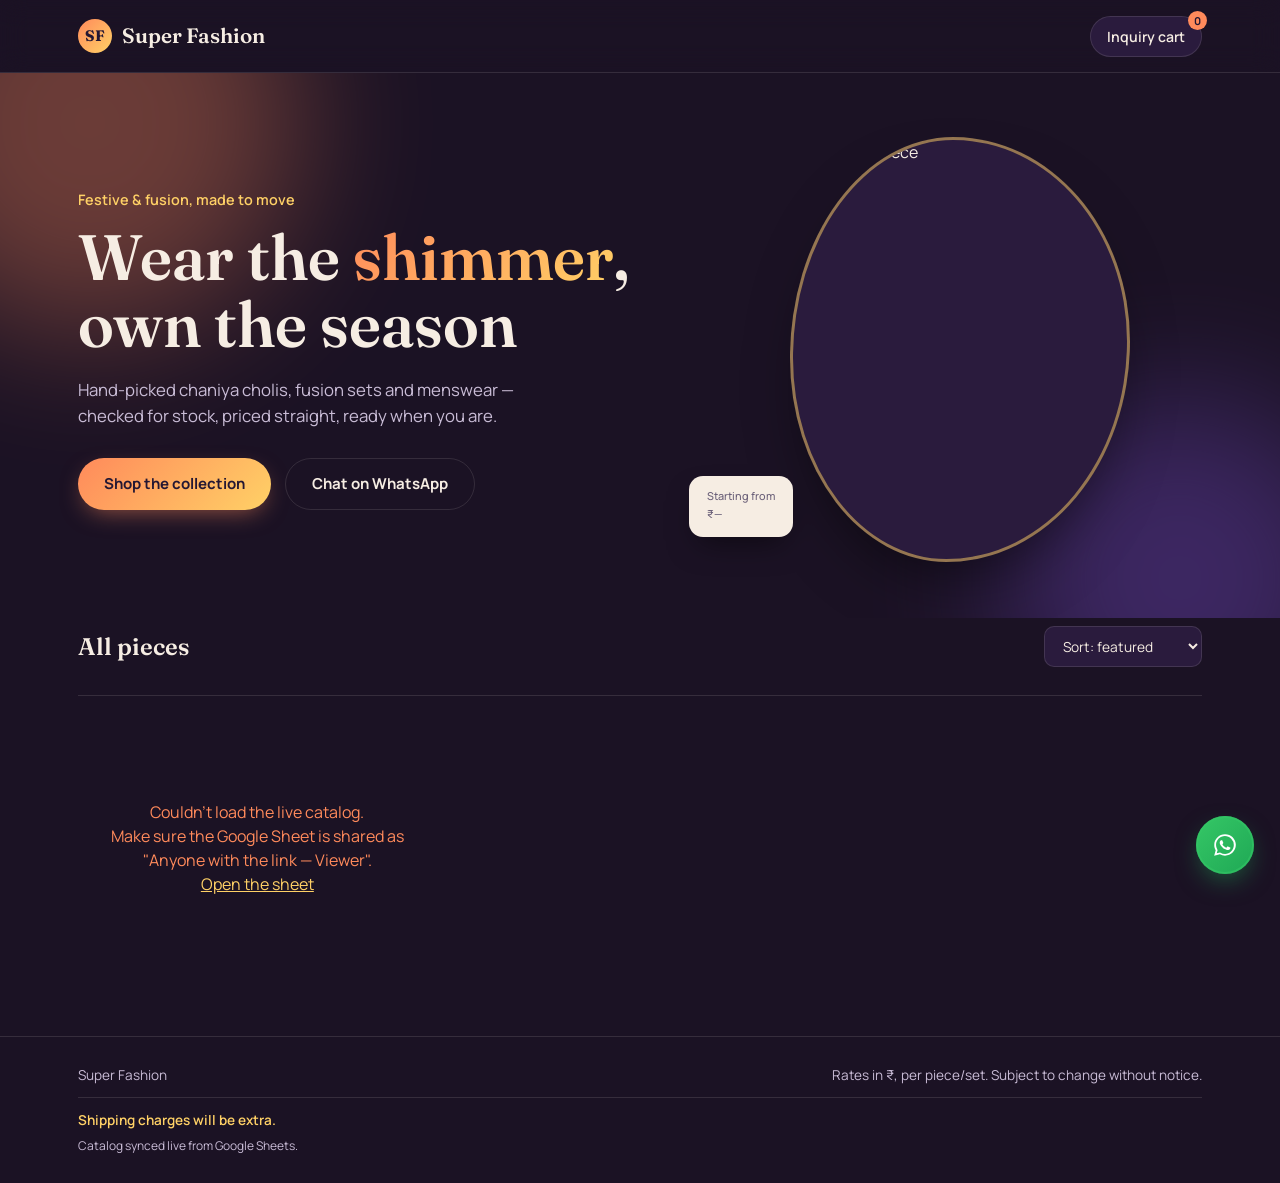
==== commit cc9089b6: "index.html" ====
--- a/index.html
+++ b/index.html
@@ -1,515 +1,443 @@
-<!DOCTYPE html>
-<html lang="en">
-<head>
-<meta charset="UTF-8" />
-<meta name="viewport" content="width=device-width, initial-scale=1.0" />
-<title>Super Fashion — Festive & Fusion Wear</title>
-<link rel="preconnect" href="https://fonts.googleapis.com">
-<link rel="preconnect" href="https://fonts.gstatic.com" crossorigin>
-<link href="https://fonts.googleapis.com/css2?family=Fraunces:opsz,wght@9..144,500;9..144,600;9..144,700&family=Manrope:wght@400;500;600;700&display=swap" rel="stylesheet">
-<style>
-:root{
-  --bg: #1b1224;
-  --bg-soft: #241733;
-  --panel: #2a1b3d;
-  --coral: #ff8a5b;
-  --gold: #ffd166;
-  --cream: #f6ede3;
-  --ink-soft: #c9bcd6;
-  --line: rgba(246,237,227,0.12);
-  --ready: #6fd08c;
-  --wait: #ffd166;
-  --radius: 14px;
-  --serif: "Fraunces", Georgia, serif;
-  --sans: "Manrope", -apple-system, BlinkMacSystemFont, sans-serif;
-}
-*{box-sizing:border-box;}
-html{scroll-behavior:smooth;}
-body{
-  margin:0;
-  background:var(--bg);
-  color:var(--cream);
-  font-family:var(--sans);
-  line-height:1.5;
-  -webkit-font-smoothing:antialiased;
-}
-a{ color:inherit; }
-.wrap{ max-width:1180px; margin:0 auto; padding:0 28px; }
-button{ font-family:inherit; cursor:pointer; }
-
-/* ---------- Nav ---------- */
-.nav{
-  position:sticky; top:0; z-index:40;
-  background:rgba(27,18,36,0.78);
-  backdrop-filter:blur(14px);
-  border-bottom:1px solid var(--line);
-}
-.nav-row{ display:flex; align-items:center; gap:28px; height:72px; }
-.brand{ display:flex; align-items:center; gap:10px; font-family:var(--serif); font-weight:600; font-size:1.3rem; text-decoration:none; flex-shrink:0; }
-.brand-mark{
-  width:34px; height:34px; border-radius:50%;
-  background:linear-gradient(135deg, var(--coral), var(--gold));
-  display:flex; align-items:center; justify-content:center;
-  font-family:var(--serif); font-weight:700; color:#241733; font-size:0.95rem;
-}
-.nav-pills{ display:flex; gap:6px; flex:1; overflow-x:auto; scrollbar-width:none; }
-.nav-pills::-webkit-scrollbar{ display:none; }
-.pill{
-  border:1px solid var(--line); background:transparent; color:var(--ink-soft);
-  padding:9px 18px; border-radius:999px; font-size:0.88rem; font-weight:500;
-  white-space:nowrap; transition:all 0.2s ease;
-}
-.pill:hover{ border-color:var(--gold); color:var(--cream); }
-.pill.active{
-  background:linear-gradient(135deg, var(--coral), var(--gold));
-  color:#241733; border-color:transparent; font-weight:700;
-}
-.cart-btn{
-  position:relative; display:flex; align-items:center; gap:8px;
-  background:var(--panel); border:1px solid var(--line); color:var(--cream);
-  padding:10px 16px; border-radius:999px; font-size:0.88rem; font-weight:600;
-  flex-shrink:0; transition:border-color 0.2s ease;
-}
-.cart-btn:hover{ border-color:var(--gold); }
-.cart-count{
-  position:absolute; top:-6px; right:-6px; background:var(--coral); color:#241733;
-  font-size:0.68rem; font-weight:700; min-width:19px; height:19px; border-radius:50%;
-  display:flex; align-items:center; justify-content:center; padding:0 4px;
-}
-
-/* ---------- Hero ---------- */
-.hero{ padding:64px 0 56px; overflow:hidden; position:relative; }
-.hero-blobs{ position:absolute; inset:0; z-index:0; pointer-events:none; overflow:hidden; }
-.blob{ position:absolute; border-radius:50%; filter:blur(70px); opacity:0.35; }
-.blob-1{ width:420px; height:420px; background:var(--coral); top:-160px; left:-120px; animation:drift1 22s ease-in-out infinite; }
-.blob-2{ width:360px; height:360px; background:#7c4fd6; bottom:-140px; right:-80px; animation:drift2 26s ease-in-out infinite; }
-@keyframes drift1{ 0%,100%{ transform:translate(0,0); } 50%{ transform:translate(40px,50px); } }
-@keyframes drift2{ 0%,100%{ transform:translate(0,0); } 50%{ transform:translate(-40px,-30px); } }
-
-.hero-row{ position:relative; z-index:1; display:grid; grid-template-columns:1.1fr 0.9fr; gap:48px; align-items:center; }
-@media (max-width:860px){ .hero-row{ grid-template-columns:1fr; } .hero-visual{ order:-1; } }
-
-.hero-text{ opacity:0; transform:translateY(18px); animation:reveal 0.8s ease forwards; }
-.hero-kicker{ font-size:0.9rem; color:var(--gold); font-weight:600; margin:0 0 14px; }
-.hero-title{
-  font-family:var(--serif); font-weight:600; font-size:clamp(2.6rem, 5.2vw, 4rem);
-  line-height:1.04; margin:0 0 20px;
-}
-.hero-title em{ font-style:normal; background:linear-gradient(135deg, var(--coral), var(--gold)); -webkit-background-clip:text; background-clip:text; color:transparent; }
-.hero-sub{ font-size:1.05rem; color:var(--ink-soft); max-width:44ch; margin:0 0 30px; }
-.hero-ctas{ display:flex; gap:14px; flex-wrap:wrap; }
-.btn{ display:inline-flex; align-items:center; gap:8px; padding:14px 26px; border-radius:999px; font-weight:700; font-size:0.94rem; text-decoration:none; border:none; transition:transform 0.15s ease, box-shadow 0.15s ease; }
-.btn:active{ transform:scale(0.97); }
-.btn-primary{ background:linear-gradient(135deg, var(--coral), var(--gold)); color:#241733; box-shadow:0 8px 24px -8px rgba(255,138,91,0.6); }
-.btn-primary:hover{ box-shadow:0 10px 28px -6px rgba(255,138,91,0.75); }
-.btn-ghost{ background:transparent; color:var(--cream); border:1px solid var(--line); }
-.btn-ghost:hover{ border-color:var(--gold); }
-
-.hero-visual{
-  position:relative; opacity:0; transform:scale(0.94); animation:reveal2 0.9s 0.15s ease forwards;
-  display:flex; align-items:center; justify-content:center;
-}
-.hero-frame{
-  width:100%; max-width:340px; aspect-ratio:4/5; overflow:hidden;
-  border-radius:48% 52% 54% 46% / 52% 48% 52% 48%;
-  border:3px solid rgba(255,209,102,0.5);
-  box-shadow:0 30px 60px -20px rgba(0,0,0,0.55);
-}
-.hero-frame img{ width:100%; height:100%; object-fit:cover; display:block; }
-.price-chip{
-  position:absolute; bottom:6%; left:-6%; background:var(--cream); color:#241733;
-  padding:12px 18px; border-radius:14px; font-weight:700; font-size:0.9rem;
-  box-shadow:0 14px 30px -10px rgba(0,0,0,0.5);
-}
-.price-chip span{ display:block; font-size:0.68rem; font-weight:500; color:#6a5f78; margin-bottom:2px; }
-@media (max-width:860px){ .price-chip{ left:6%; } }
-
-@keyframes reveal{ to{ opacity:1; transform:translateY(0); } }
-@keyframes reveal2{ to{ opacity:1; transform:scale(1); } }
-
-/* ---------- Controls ---------- */
-.controls{ display:flex; align-items:center; justify-content:space-between; flex-wrap:wrap; gap:16px; padding:8px 0 28px; border-bottom:1px solid var(--line); margin-bottom:36px; }
-.controls h2{ font-family:var(--serif); font-size:1.5rem; font-weight:600; margin:0; }
-.sort-select{
-  background:var(--panel); color:var(--cream); border:1px solid var(--line);
-  padding:9px 14px; border-radius:10px; font-size:0.86rem; font-family:inherit;
-}
-
-/* ---------- Grid ---------- */
-.catalog{ padding:8px 0 80px; }
-.grid{ display:grid; grid-template-columns:repeat(3, 1fr); gap:24px; }
-@media (max-width:900px){ .grid{ grid-template-columns:repeat(2, 1fr); } }
-@media (max-width:600px){ .grid{ grid-template-columns:1fr; } }
-
-.card{
-  position:relative; background:var(--panel); border:1px solid var(--line);
-  border-radius:var(--radius); overflow:hidden; display:flex; flex-direction:column;
-  transition:transform 0.25s ease, border-color 0.25s ease;
-}
-.card:hover{ transform:translateY(-6px); border-color:rgba(255,209,102,0.4); }
-.card-photo{ aspect-ratio:3/4; overflow:hidden; position:relative; background:#3a2a4f; }
-.card-photo img{ width:100%; height:100%; object-fit:cover; display:block; transition:transform 0.5s ease; }
-.card:hover .card-photo img{ transform:scale(1.07); }
-.card-photo .fallback{ position:absolute; inset:0; display:flex; align-items:center; justify-content:center; font-family:var(--serif); color:var(--ink-soft); font-size:0.9rem; text-align:center; padding:16px; }
-.tag-cat{
-  position:absolute; top:12px; left:12px; background:rgba(27,18,36,0.72); backdrop-filter:blur(6px);
-  color:var(--cream); font-size:0.7rem; font-weight:600; padding:5px 11px; border-radius:999px;
-}
-.tag-avail{ position:absolute; top:12px; right:12px; display:flex; align-items:center; gap:6px; background:rgba(27,18,36,0.72); backdrop-filter:blur(6px); padding:5px 11px; border-radius:999px; font-size:0.72rem; font-weight:600; }
-.dot{ width:7px; height:7px; border-radius:50%; }
-.dot-ready{ background:var(--ready); box-shadow:0 0 0 0 rgba(111,208,140,0.6); animation:pulse 1.8s infinite; }
-.dot-wait{ background:var(--wait); }
-@keyframes pulse{ 0%{ box-shadow:0 0 0 0 rgba(111,208,140,0.55); } 70%{ box-shadow:0 0 0 6px rgba(111,208,140,0); } 100%{ box-shadow:0 0 0 0 rgba(111,208,140,0); } }
-
-.card-body{ padding:16px 18px 18px; display:flex; flex-direction:column; gap:10px; flex:1; }
-.card-code{ font-family:var(--serif); font-size:1.2rem; font-weight:600; margin:0; }
-.card-pcs{ font-size:0.78rem; color:var(--ink-soft); margin:-6px 0 0; }
-.card-meta{ display:flex; align-items:baseline; justify-content:space-between; margin-top:auto; }
-.card-price{ font-size:1.1rem; font-weight:700; }
-.card-price .unit{ font-size:0.72rem; font-weight:400; color:var(--ink-soft); margin-left:4px; }
-.card-actions{ display:flex; gap:8px; }
-.icon-btn{
-  flex:1; display:flex; align-items:center; justify-content:center; gap:6px;
-  padding:10px; border-radius:10px; font-size:0.85rem; font-weight:600; border:1px solid var(--line);
-  background:transparent; color:var(--cream); transition:all 0.2s ease;
-}
-.icon-btn:hover{ border-color:var(--gold); }
-.icon-btn.added{ background:linear-gradient(135deg, var(--coral), var(--gold)); color:#241733; border-color:transparent; }
-.icon-btn.wa{ background:var(--panel); }
-.icon-btn.wa:hover{ background:#33224a; }
-.icon-btn.disabled{ opacity:0.45; pointer-events:none; }
-
-/* ---------- Cart drawer ---------- */
-.overlay{
-  position:fixed; inset:0; background:rgba(10,6,16,0.6); z-index:60;
-  opacity:0; pointer-events:none; transition:opacity 0.25s ease;
-}
-.overlay.open{ opacity:1; pointer-events:auto; }
-.drawer{
-  position:fixed; top:0; right:0; height:100%; width:min(400px, 92vw);
-  background:var(--bg-soft); z-index:61; border-left:1px solid var(--line);
-  transform:translateX(100%); transition:transform 0.3s ease;
-  display:flex; flex-direction:column;
-}
-.drawer.open{ transform:translateX(0); }
-.drawer-head{ display:flex; align-items:center; justify-content:space-between; padding:22px 24px; border-bottom:1px solid var(--line); }
-.drawer-head h3{ font-family:var(--serif); margin:0; font-size:1.25rem; }
-.drawer-close{ background:none; border:none; color:var(--cream); font-size:1.4rem; line-height:1; }
-.drawer-items{ flex:1; overflow-y:auto; padding:16px 24px; display:flex; flex-direction:column; gap:14px; }
-.drawer-empty{ color:var(--ink-soft); font-size:0.9rem; text-align:center; margin-top:40px; }
-.drawer-item{ display:flex; gap:12px; align-items:center; }
-.drawer-item img{ width:54px; height:54px; border-radius:8px; object-fit:cover; flex-shrink:0; }
-.drawer-item-info{ flex:1; min-width:0; }
-.drawer-item-info p{ margin:0; font-size:0.9rem; font-weight:600; }
-.drawer-item-info span{ font-size:0.8rem; color:var(--ink-soft); }
-.drawer-remove{ background:none; border:none; color:var(--ink-soft); font-size:1.2rem; }
-.drawer-remove:hover{ color:var(--coral); }
-.drawer-foot{ padding:20px 24px 26px; border-top:1px solid var(--line); }
-.drawer-total{ display:flex; justify-content:space-between; font-size:0.95rem; margin-bottom:14px; font-weight:600; }
-.drawer-checkout{ width:100%; }
-
-/* ---------- Floating WA button ---------- */
-.fab-wa{
-  position:fixed; bottom:26px; right:26px; z-index:50;
-  width:58px; height:58px; border-radius:50%;
-  background:linear-gradient(135deg, #35c766, #1fa855);
-  display:flex; align-items:center; justify-content:center;
-  box-shadow:0 10px 26px -6px rgba(31,168,85,0.55);
-  border:none; color:#fff;
-}
-.fab-wa::after{
-  content:''; position:absolute; inset:0; border-radius:50%;
-  border:2px solid rgba(53,199,102,0.6); animation:ring 2.2s infinite;
-}
-@keyframes ring{ 0%{ transform:scale(1); opacity:0.8; } 100%{ transform:scale(1.6); opacity:0; } }
-
-/* ---------- Footer ---------- */
-.site-footer{ border-top:1px solid var(--line); padding:28px 0; }
-.footer-row{ display:flex; justify-content:space-between; font-size:0.85rem; color:var(--ink-soft); flex-wrap:wrap; gap:8px; }
-.shipping-note{ margin-top:12px; padding-top:12px; border-top:1px solid var(--line); font-size:0.85rem; font-weight:600; color:var(--gold); }
-
-@media (prefers-reduced-motion: reduce){
-  html{ scroll-behavior:auto; }
-  .blob, .dot-ready, .fab-wa::after, .hero-text, .hero-visual{ animation:none; opacity:1; transform:none; }
-}
-</style>
-</head>
-<body>
-
-<nav class="nav">
-  <div class="wrap nav-row">
-    <a class="brand" href="#top">
-      <span class="brand-mark">SF</span>
-      Super Fashion
-    </a>
-    <div class="nav-pills" id="nav-pills"></div>
-    <button class="cart-btn" id="cart-open">
-      Inquiry cart <span class="cart-count" id="cart-count">0</span>
-    </button>
-  </div>
-</nav>
-
-<section class="hero" id="top">
-  <div class="hero-blobs"><div class="blob blob-1"></div><div class="blob blob-2"></div></div>
-  <div class="wrap hero-row">
-    <div class="hero-text">
-      <p class="hero-kicker">Festive & fusion, made to move</p>
-      <h1 class="hero-title">Wear the <em>shimmer</em>,<br/>own the season</h1>
-      <p class="hero-sub">Hand-picked chaniya cholis, fusion sets and menswear — checked for stock, priced straight, ready when you are.</p>
-      <div class="hero-ctas">
-        <a class="btn btn-primary" href="#catalog">Shop the collection</a>
-        <a class="btn btn-ghost" href="#" id="hero-wa">Chat on WhatsApp</a>
-      </div>
-    </div>
-    <div class="hero-visual">
-      <div class="hero-frame"><img src="" alt="Featured piece" id="hero-img" /></div>
-      <div class="price-chip"><span>Starting from</span>₹1,449</div>
-    </div>
-  </div>
-</section>
-
-<main class="wrap">
-  <div class="controls">
-    <h2 id="section-title">All pieces</h2>
-    <select class="sort-select" id="sort-select">
-      <option value="default">Sort: featured</option>
-      <option value="low">Price: low to high</option>
-      <option value="high">Price: high to low</option>
-    </select>
-  </div>
-
-  <section class="catalog" id="catalog">
-    <div class="grid" id="product-grid"></div>
-  </section>
-</main>
-
-<footer class="site-footer">
-  <div class="wrap">
-    <div class="footer-row">
-      <span>Super Fashion</span>
-      <span>Rates in ₹, per piece/set. Subject to change without notice.</span>
-    </div>
-    <div class="shipping-note">Shipping charges will be extra.</div>
-  </div>
-</footer>
-
-<div class="overlay" id="overlay"></div>
-<aside class="drawer" id="drawer">
-  <div class="drawer-head">
-    <h3>Your inquiry cart</h3>
-    <button class="drawer-close" id="drawer-close">&times;</button>
-  </div>
-  <div class="drawer-items" id="drawer-items"></div>
-  <div class="drawer-foot">
-    <div class="drawer-total"><span>Total</span><span id="drawer-total">₹0</span></div>
-    <button class="btn btn-primary drawer-checkout" id="checkout-btn">Checkout via WhatsApp</button>
-  </div>
-</aside>
-
-<button class="fab-wa" id="fab-wa" aria-label="Chat on WhatsApp" title="Chat on WhatsApp">
-  <svg width="26" height="26" viewBox="0 0 24 24" fill="currentColor"><path d="M12.04 2c-5.5 0-9.96 4.46-9.96 9.96 0 1.76.46 3.45 1.33 4.95L2 22l5.25-1.38a9.9 9.9 0 0 0 4.79 1.22h.01c5.5 0 9.96-4.46 9.96-9.96S17.54 2 12.04 2zm0 18.2c-1.5 0-2.97-.4-4.25-1.16l-.3-.18-3.12.82.83-3.04-.2-.31a8.18 8.18 0 0 1-1.26-4.37c0-4.52 3.68-8.2 8.2-8.2 2.19 0 4.25.86 5.8 2.4a8.14 8.14 0 0 1 2.4 5.8c0 4.52-3.68 8.24-8.1 8.24zm4.48-6.13c-.24-.12-1.44-.71-1.67-.79-.22-.08-.38-.12-.55.12-.16.24-.63.79-.77.95-.14.16-.28.18-.53.06-.24-.12-1.02-.38-1.95-1.2-.72-.64-1.2-1.44-1.35-1.68-.14-.24-.02-.37.11-.49.11-.11.24-.28.36-.42.12-.14.16-.24.24-.4.08-.16.04-.3-.02-.42-.06-.12-.55-1.32-.75-1.81-.2-.48-.4-.41-.55-.42h-.47c-.16 0-.42.06-.64.3-.22.24-.84.82-.84 2s.86 2.32.98 2.48c.12.16 1.7 2.6 4.13 3.64.58.25 1.03.4 1.38.51.58.18 1.11.16 1.53.1.47-.07 1.44-.59 1.64-1.16.2-.57.2-1.06.14-1.16-.06-.1-.22-.16-.46-.28z"/></svg>
-</button>
-
-<script id="products-data" type="application/json">
-[{"code": "Ram-184-A", "category": "Chaniya Choli", "pcs": "3 Pcs", "rate": 1850, "avail": "Ready", "img": "ram-184-a", "image": "[data-uri]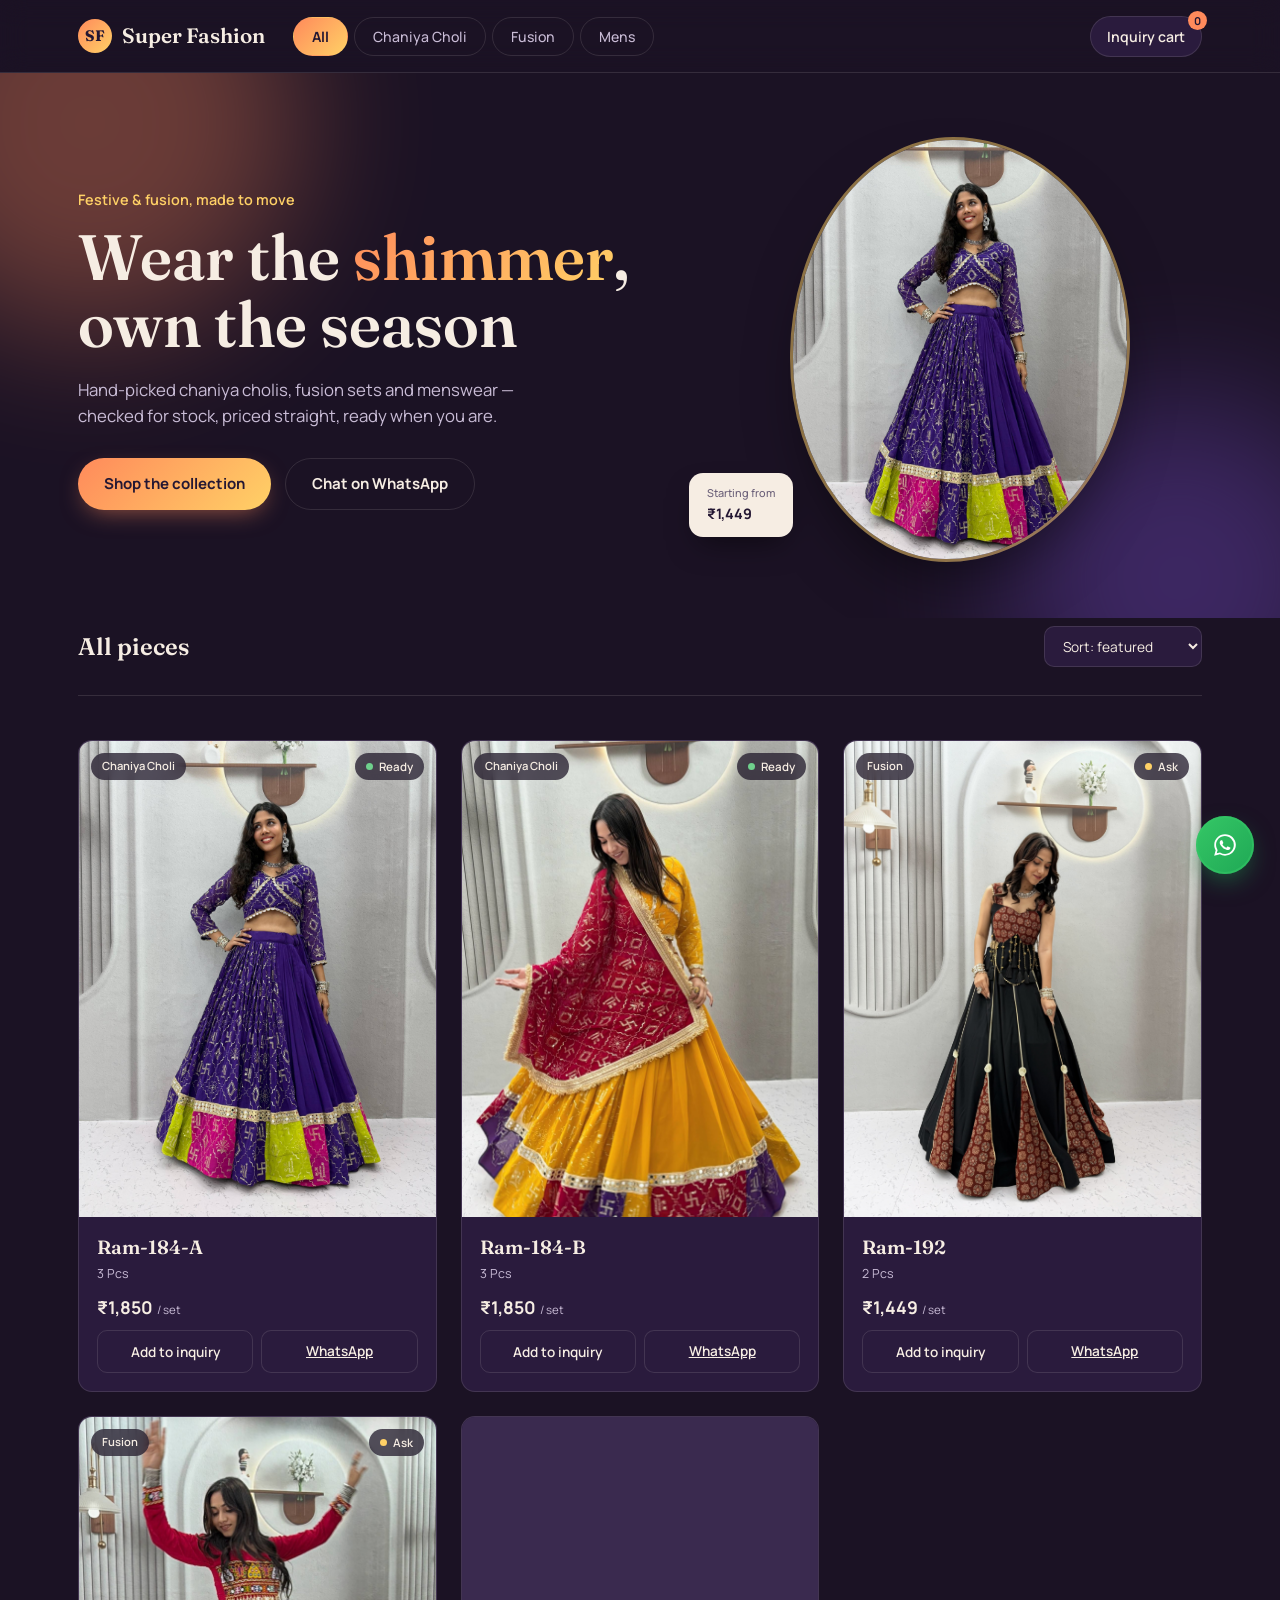
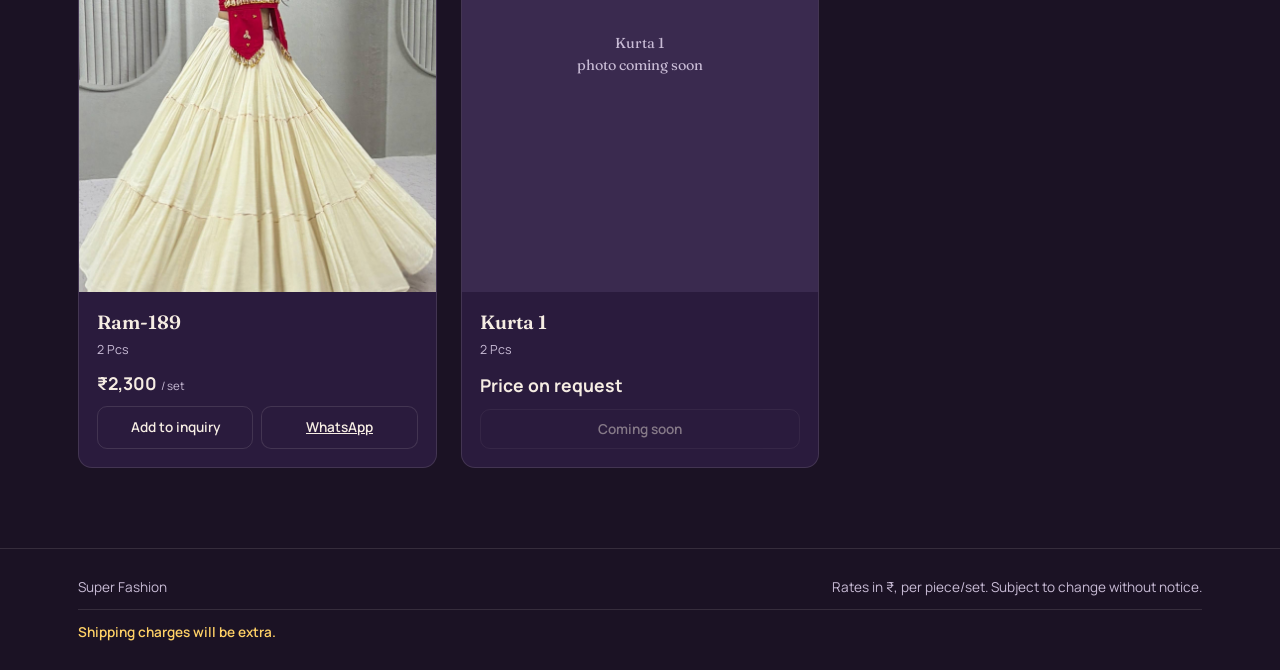
==== commit ce899840: "Add files via upload" ====
--- a/index.html
+++ b/index.html
@@ -1,443 +1,515 @@
-<!DOCTYPE html>
-<html lang="en">
-<head>
-<meta charset="UTF-8" />
-<meta name="viewport" content="width=device-width, initial-scale=1.0" />
-<title>Super Fashion — Festive & Fusion Wear</title>
-<link rel="preconnect" href="https://fonts.googleapis.com">
-<link rel="preconnect" href="https://fonts.gstatic.com" crossorigin>
-<link href="https://fonts.googleapis.com/css2?family=Fraunces:opsz,wght@9..144,500;9..144,600;9..144,700&family=Manrope:wght@400;500;600;700&display=swap" rel="stylesheet">
-<style>
-:root{
-  --bg: #1b1224;
-  --bg-soft: #241733;
-  --panel: #2a1b3d;
-  --coral: #ff8a5b;
-  --gold: #ffd166;
-  --cream: #f6ede3;
-  --ink-soft: #c9bcd6;
-  --line: rgba(246,237,227,0.12);
-  --ready: #6fd08c;
-  --wait: #ffd166;
-  --radius: 14px;
-  --serif: "Fraunces", Georgia, serif;
-  --sans: "Manrope", -apple-system, BlinkMacSystemFont, sans-serif;
-}
-*{box-sizing:border-box;}
-html{scroll-behavior:smooth;}
-body{ margin:0; background:var(--bg); color:var(--cream); font-family:var(--sans); line-height:1.5; -webkit-font-smoothing:antialiased; }
-a{ color:inherit; }
-.wrap{ max-width:1180px; margin:0 auto; padding:0 28px; }
-button{ font-family:inherit; cursor:pointer; }
-
-.nav{ position:sticky; top:0; z-index:40; background:rgba(27,18,36,0.78); backdrop-filter:blur(14px); border-bottom:1px solid var(--line); }
-.nav-row{ display:flex; align-items:center; gap:28px; height:72px; }
-.brand{ display:flex; align-items:center; gap:10px; font-family:var(--serif); font-weight:600; font-size:1.3rem; text-decoration:none; flex-shrink:0; }
-.brand-mark{ width:34px; height:34px; border-radius:50%; background:linear-gradient(135deg, var(--coral), var(--gold)); display:flex; align-items:center; justify-content:center; font-family:var(--serif); font-weight:700; color:#241733; font-size:0.95rem; }
-.nav-pills{ display:flex; gap:6px; flex:1; overflow-x:auto; scrollbar-width:none; }
-.nav-pills::-webkit-scrollbar{ display:none; }
-.pill{ border:1px solid var(--line); background:transparent; color:var(--ink-soft); padding:9px 18px; border-radius:999px; font-size:0.88rem; font-weight:500; white-space:nowrap; transition:all 0.2s ease; }
-.pill:hover{ border-color:var(--gold); color:var(--cream); }
-.pill.active{ background:linear-gradient(135deg, var(--coral), var(--gold)); color:#241733; border-color:transparent; font-weight:700; }
-.cart-btn{ position:relative; display:flex; align-items:center; gap:8px; background:var(--panel); border:1px solid var(--line); color:var(--cream); padding:10px 16px; border-radius:999px; font-size:0.88rem; font-weight:600; flex-shrink:0; transition:border-color 0.2s ease; }
-.cart-btn:hover{ border-color:var(--gold); }
-.cart-count{ position:absolute; top:-6px; right:-6px; background:var(--coral); color:#241733; font-size:0.68rem; font-weight:700; min-width:19px; height:19px; border-radius:50%; display:flex; align-items:center; justify-content:center; padding:0 4px; }
-
-.hero{ padding:64px 0 56px; overflow:hidden; position:relative; }
-.hero-blobs{ position:absolute; inset:0; z-index:0; pointer-events:none; overflow:hidden; }
-.blob{ position:absolute; border-radius:50%; filter:blur(70px); opacity:0.35; }
-.blob-1{ width:420px; height:420px; background:var(--coral); top:-160px; left:-120px; animation:drift1 22s ease-in-out infinite; }
-.blob-2{ width:360px; height:360px; background:#7c4fd6; bottom:-140px; right:-80px; animation:drift2 26s ease-in-out infinite; }
-@keyframes drift1{ 0%,100%{ transform:translate(0,0); } 50%{ transform:translate(40px,50px); } }
-@keyframes drift2{ 0%,100%{ transform:translate(0,0); } 50%{ transform:translate(-40px,-30px); } }
-.hero-row{ position:relative; z-index:1; display:grid; grid-template-columns:1.1fr 0.9fr; gap:48px; align-items:center; }
-@media (max-width:860px){ .hero-row{ grid-template-columns:1fr; } .hero-visual{ order:-1; } }
-.hero-text{ opacity:0; transform:translateY(18px); animation:reveal 0.8s ease forwards; }
-.hero-kicker{ font-size:0.9rem; color:var(--gold); font-weight:600; margin:0 0 14px; }
-.hero-title{ font-family:var(--serif); font-weight:600; font-size:clamp(2.6rem, 5.2vw, 4rem); line-height:1.04; margin:0 0 20px; }
-.hero-title em{ font-style:normal; background:linear-gradient(135deg, var(--coral), var(--gold)); -webkit-background-clip:text; background-clip:text; color:transparent; }
-.hero-sub{ font-size:1.05rem; color:var(--ink-soft); max-width:44ch; margin:0 0 30px; }
-.hero-ctas{ display:flex; gap:14px; flex-wrap:wrap; }
-.btn{ display:inline-flex; align-items:center; gap:8px; padding:14px 26px; border-radius:999px; font-weight:700; font-size:0.94rem; text-decoration:none; border:none; transition:transform 0.15s ease, box-shadow 0.15s ease; }
-.btn:active{ transform:scale(0.97); }
-.btn-primary{ background:linear-gradient(135deg, var(--coral), var(--gold)); color:#241733; box-shadow:0 8px 24px -8px rgba(255,138,91,0.6); }
-.btn-primary:hover{ box-shadow:0 10px 28px -6px rgba(255,138,91,0.75); }
-.btn-ghost{ background:transparent; color:var(--cream); border:1px solid var(--line); }
-.btn-ghost:hover{ border-color:var(--gold); }
-.hero-visual{ position:relative; opacity:0; transform:scale(0.94); animation:reveal2 0.9s 0.15s ease forwards; display:flex; align-items:center; justify-content:center; }
-.hero-frame{ width:100%; max-width:340px; aspect-ratio:4/5; overflow:hidden; border-radius:48% 52% 54% 46% / 52% 48% 52% 48%; border:3px solid rgba(255,209,102,0.5); box-shadow:0 30px 60px -20px rgba(0,0,0,0.55); background:var(--panel); }
-.hero-frame img{ width:100%; height:100%; object-fit:cover; display:block; }
-.price-chip{ position:absolute; bottom:6%; left:-6%; background:var(--cream); color:#241733; padding:12px 18px; border-radius:14px; font-weight:700; font-size:0.9rem; box-shadow:0 14px 30px -10px rgba(0,0,0,0.5); }
-.price-chip span{ display:block; font-size:0.68rem; font-weight:500; color:#6a5f78; margin-bottom:2px; }
-@media (max-width:860px){ .price-chip{ left:6%; } }
-@keyframes reveal{ to{ opacity:1; transform:translateY(0); } }
-@keyframes reveal2{ to{ opacity:1; transform:scale(1); } }
-
-.controls{ display:flex; align-items:center; justify-content:space-between; flex-wrap:wrap; gap:16px; padding:8px 0 28px; border-bottom:1px solid var(--line); margin-bottom:36px; }
-.controls h2{ font-family:var(--serif); font-size:1.5rem; font-weight:600; margin:0; }
-.sort-select{ background:var(--panel); color:var(--cream); border:1px solid var(--line); padding:9px 14px; border-radius:10px; font-size:0.86rem; font-family:inherit; }
-
-.catalog{ padding:8px 0 80px; min-height:200px; }
-.grid{ display:grid; grid-template-columns:repeat(3, 1fr); gap:24px; transition:opacity 0.15s ease; }
-@media (max-width:900px){ .grid{ grid-template-columns:repeat(2, 1fr); } }
-@media (max-width:600px){ .grid{ grid-template-columns:1fr; } }
-
-.card{ position:relative; background:var(--panel); border:1px solid var(--line); border-radius:var(--radius); overflow:hidden; display:flex; flex-direction:column; transition:transform 0.25s ease, border-color 0.25s ease; }
-.card:hover{ transform:translateY(-6px); border-color:rgba(255,209,102,0.4); }
-.card-photo{ aspect-ratio:3/4; overflow:hidden; position:relative; background:#3a2a4f; }
-.card-photo img{ width:100%; height:100%; object-fit:cover; display:block; transition:transform 0.5s ease; }
-.card:hover .card-photo img{ transform:scale(1.07); }
-.card-photo .fallback{ position:absolute; inset:0; display:flex; align-items:center; justify-content:center; font-family:var(--serif); color:var(--ink-soft); font-size:0.9rem; text-align:center; padding:16px; background:#3a2a4f; }
-.tag-cat{ position:absolute; top:12px; left:12px; background:rgba(27,18,36,0.72); backdrop-filter:blur(6px); color:var(--cream); font-size:0.7rem; font-weight:600; padding:5px 11px; border-radius:999px; }
-.tag-avail{ position:absolute; top:12px; right:12px; display:flex; align-items:center; gap:6px; background:rgba(27,18,36,0.72); backdrop-filter:blur(6px); padding:5px 11px; border-radius:999px; font-size:0.72rem; font-weight:600; }
-.dot{ width:7px; height:7px; border-radius:50%; }
-.dot-ready{ background:var(--ready); animation:pulse 1.8s infinite; }
-.dot-wait{ background:var(--wait); }
-@keyframes pulse{ 0%{ box-shadow:0 0 0 0 rgba(111,208,140,0.55); } 70%{ box-shadow:0 0 0 6px rgba(111,208,140,0); } 100%{ box-shadow:0 0 0 0 rgba(111,208,140,0); } }
-.card-body{ padding:16px 18px 18px; display:flex; flex-direction:column; gap:10px; flex:1; }
-.card-code{ font-family:var(--serif); font-size:1.2rem; font-weight:600; margin:0; }
-.card-pcs{ font-size:0.78rem; color:var(--ink-soft); margin:-6px 0 0; }
-.card-meta{ display:flex; align-items:baseline; justify-content:space-between; margin-top:auto; }
-.card-price{ font-size:1.1rem; font-weight:700; }
-.card-price .unit{ font-size:0.72rem; font-weight:400; color:var(--ink-soft); margin-left:4px; }
-.card-actions{ display:flex; gap:8px; }
-.icon-btn{ flex:1; display:flex; align-items:center; justify-content:center; gap:6px; padding:10px; border-radius:10px; font-size:0.85rem; font-weight:600; border:1px solid var(--line); background:transparent; color:var(--cream); transition:all 0.2s ease; }
-.icon-btn:hover{ border-color:var(--gold); }
-.icon-btn.added{ background:linear-gradient(135deg, var(--coral), var(--gold)); color:#241733; border-color:transparent; }
-.icon-btn.wa{ background:var(--panel); }
-.icon-btn.wa:hover{ background:#33224a; }
-.icon-btn.disabled{ opacity:0.45; pointer-events:none; }
-
-.state-msg{ text-align:center; padding:60px 20px; color:var(--ink-soft); }
-.state-msg.error{ color:var(--coral); }
-.state-msg a{ text-decoration:underline; color:var(--gold); }
-.spinner{ width:28px; height:28px; border-radius:50%; border:3px solid var(--line); border-top-color:var(--gold); margin:0 auto 14px; animation:spin 0.8s linear infinite; }
-@keyframes spin{ to{ transform:rotate(360deg); } }
-
-.overlay{ position:fixed; inset:0; background:rgba(10,6,16,0.6); z-index:60; opacity:0; pointer-events:none; transition:opacity 0.25s ease; }
-.overlay.open{ opacity:1; pointer-events:auto; }
-.drawer{ position:fixed; top:0; right:0; height:100%; width:min(400px, 92vw); background:var(--bg-soft); z-index:61; border-left:1px solid var(--line); transform:translateX(100%); transition:transform 0.3s ease; display:flex; flex-direction:column; }
-.drawer.open{ transform:translateX(0); }
-.drawer-head{ display:flex; align-items:center; justify-content:space-between; padding:22px 24px; border-bottom:1px solid var(--line); }
-.drawer-head h3{ font-family:var(--serif); margin:0; font-size:1.25rem; }
-.drawer-close{ background:none; border:none; color:var(--cream); font-size:1.4rem; line-height:1; }
-.drawer-items{ flex:1; overflow-y:auto; padding:16px 24px; display:flex; flex-direction:column; gap:14px; }
-.drawer-empty{ color:var(--ink-soft); font-size:0.9rem; text-align:center; margin-top:40px; }
-.drawer-item{ display:flex; gap:12px; align-items:center; }
-.drawer-item img{ width:54px; height:54px; border-radius:8px; object-fit:cover; flex-shrink:0; background:#3a2a4f; }
-.drawer-item-info{ flex:1; min-width:0; }
-.drawer-item-info p{ margin:0; font-size:0.9rem; font-weight:600; }
-.drawer-item-info span{ font-size:0.8rem; color:var(--ink-soft); }
-.drawer-remove{ background:none; border:none; color:var(--ink-soft); font-size:1.2rem; }
-.drawer-remove:hover{ color:var(--coral); }
-.drawer-foot{ padding:20px 24px 26px; border-top:1px solid var(--line); }
-.drawer-total{ display:flex; justify-content:space-between; font-size:0.95rem; margin-bottom:14px; font-weight:600; }
-.drawer-checkout{ width:100%; }
-
-.fab-wa{ position:fixed; bottom:26px; right:26px; z-index:50; width:58px; height:58px; border-radius:50%; background:linear-gradient(135deg, #35c766, #1fa855); display:flex; align-items:center; justify-content:center; box-shadow:0 10px 26px -6px rgba(31,168,85,0.55); border:none; color:#fff; }
-.fab-wa::after{ content:''; position:absolute; inset:0; border-radius:50%; border:2px solid rgba(53,199,102,0.6); animation:ring 2.2s infinite; }
-@keyframes ring{ 0%{ transform:scale(1); opacity:0.8; } 100%{ transform:scale(1.6); opacity:0; } }
-
-.site-footer{ border-top:1px solid var(--line); padding:28px 0; }
-.footer-row{ display:flex; justify-content:space-between; font-size:0.85rem; color:var(--ink-soft); flex-wrap:wrap; gap:8px; }
-.shipping-note{ margin-top:12px; padding-top:12px; border-top:1px solid var(--line); font-size:0.85rem; font-weight:600; color:var(--gold); }
-.sync-note{ font-size:0.75rem; color:var(--ink-soft); margin-top:6px; }
-
-@media (prefers-reduced-motion: reduce){
-  html{ scroll-behavior:auto; }
-  .blob, .dot-ready, .fab-wa::after, .hero-text, .hero-visual, .spinner{ animation:none; opacity:1; transform:none; }
-}
-</style>
-</head>
-<body>
-
-<nav class="nav">
-  <div class="wrap nav-row">
-    <a class="brand" href="#top">
-      <span class="brand-mark">SF</span>
-      Super Fashion
-    </a>
-    <div class="nav-pills" id="nav-pills"></div>
-    <button class="cart-btn" id="cart-open">
-      Inquiry cart <span class="cart-count" id="cart-count">0</span>
-    </button>
-  </div>
-</nav>
-
-<section class="hero" id="top">
-  <div class="hero-blobs"><div class="blob blob-1"></div><div class="blob blob-2"></div></div>
-  <div class="wrap hero-row">
-    <div class="hero-text">
-      <p class="hero-kicker">Festive & fusion, made to move</p>
-      <h1 class="hero-title">Wear the <em>shimmer</em>,<br/>own the season</h1>
-      <p class="hero-sub">Hand-picked chaniya cholis, fusion sets and menswear — checked for stock, priced straight, ready when you are.</p>
-      <div class="hero-ctas">
-        <a class="btn btn-primary" href="#catalog">Shop the collection</a>
-        <a class="btn btn-ghost" href="#" id="hero-wa">Chat on WhatsApp</a>
-      </div>
-    </div>
-    <div class="hero-visual">
-      <div class="hero-frame"><img src="" alt="Featured piece" id="hero-img" /></div>
-      <div class="price-chip"><span>Starting from</span><span id="hero-price">₹—</span></div>
-    </div>
-  </div>
-</section>
-
-<main class="wrap">
-  <div class="controls">
-    <h2 id="section-title">All pieces</h2>
-    <select class="sort-select" id="sort-select">
-      <option value="default">Sort: featured</option>
-      <option value="low">Price: low to high</option>
-      <option value="high">Price: high to low</option>
-    </select>
-  </div>
-
-  <section class="catalog" id="catalog">
-    <div class="grid" id="product-grid"></div>
-  </section>
-</main>
-
-<footer class="site-footer">
-  <div class="wrap">
-    <div class="footer-row">
-      <span>Super Fashion</span>
-      <span>Rates in ₹, per piece/set. Subject to change without notice.</span>
-    </div>
-    <div class="shipping-note">Shipping charges will be extra.</div>
-    <div class="sync-note">Catalog synced live from Google Sheets.</div>
-  </div>
-</footer>
-
-<div class="overlay" id="overlay"></div>
-<aside class="drawer" id="drawer">
-  <div class="drawer-head">
-    <h3>Your inquiry cart</h3>
-    <button class="drawer-close" id="drawer-close">&times;</button>
-  </div>
-  <div class="drawer-items" id="drawer-items"></div>
-  <div class="drawer-foot">
-    <div class="drawer-total"><span>Total</span><span id="drawer-total">₹0</span></div>
-    <button class="btn btn-primary drawer-checkout" id="checkout-btn">Checkout via WhatsApp</button>
-  </div>
-</aside>
-
-<button class="fab-wa" id="fab-wa" aria-label="Chat on WhatsApp" title="Chat on WhatsApp">
-  <svg width="26" height="26" viewBox="0 0 24 24" fill="currentColor"><path d="M12.04 2c-5.5 0-9.96 4.46-9.96 9.96 0 1.76.46 3.45 1.33 4.95L2 22l5.25-1.38a9.9 9.9 0 0 0 4.79 1.22h.01c5.5 0 9.96-4.46 9.96-9.96S17.54 2 12.04 2zm0 18.2c-1.5 0-2.97-.4-4.25-1.16l-.3-.18-3.12.82.83-3.04-.2-.31a8.18 8.18 0 0 1-1.26-4.37c0-4.52 3.68-8.2 8.2-8.2 2.19 0 4.25.86 5.8 2.4a8.14 8.14 0 0 1 2.4 5.8c0 4.52-3.68 8.24-8.1 8.24zm4.48-6.13c-.24-.12-1.44-.71-1.67-.79-.22-.08-.38-.12-.55.12-.16.24-.63.79-.77.95-.14.16-.28.18-.53.06-.24-.12-1.02-.38-1.95-1.2-.72-.64-1.2-1.44-1.35-1.68-.14-.24-.02-.37.11-.49.11-.11.24-.28.36-.42.12-.14.16-.24.24-.4.08-.16.04-.3-.02-.42-.06-.12-.55-1.32-.75-1.81-.2-.48-.4-.41-.55-.42h-.47c-.16 0-.42.06-.64.3-.22.24-.84.82-.84 2s.86 2.32.98 2.48c.12.16 1.7 2.6 4.13 3.64.58.25 1.03.4 1.38.51.58.18 1.11.16 1.53.1.47-.07 1.44-.59 1.64-1.16.2-.57.2-1.06.14-1.16-.06-.1-.22-.16-.46-.28z"/></svg>
-</button>
-
-<script>
-// ============ CONFIG — this is the only bit you'd ever need to touch ============
-const SHEET_ID = "1Vc2jCMBM2INvZbkxg4znH6tmSn7w9KG3B_012quJKYg";
-const CSV_URL = `https://docs.google.com/spreadsheets/d/${SHEET_ID}/gviz/tq?tqx=out:csv&sheet=Sheet1`;
-const WA_NUMBER = "919106578260";
-// ==================================================================================
-
-let PRODUCTS = [];
-let CATEGORIES = ["All"];
-let activeCategory = "All";
-let sortMode = "default";
-let cart = [];
-
-// ---------- CSV parsing (handles quoted fields with commas) ----------
-function parseCSV(text) {
-  const rows = [];
-  let row = [], field = "", inQuotes = false;
-  for (let i = 0; i < text.length; i++) {
-    const c = text[i], next = text[i + 1];
-    if (inQuotes) {
-      if (c === '"' && next === '"') { field += '"'; i++; }
-      else if (c === '"') { inQuotes = false; }
-      else { field += c; }
-    } else {
-      if (c === '"') inQuotes = true;
-      else if (c === ',') { row.push(field); field = ""; }
-      else if (c === '\n' || c === '\r') {
-        if (field !== "" || row.length) { row.push(field); rows.push(row); row = []; field = ""; }
-        if (c === '\r' && next === '\n') i++;
-      } else field += c;
-    }
-  }
-  if (field !== "" || row.length) { row.push(field); rows.push(row); }
-  return rows;
-}
-
-function driveImageUrl(link) {
-  if (!link) return null;
-  const m = link.match(/\/d\/([a-zA-Z0-9_-]+)/) || link.match(/[?&]id=([a-zA-Z0-9_-]+)/);
-  return m ? `https://drive.google.com/uc?export=view&id=${m[1]}` : link;
-}
-
-async function loadProducts() {
-  const grid = document.getElementById("product-grid");
-  grid.innerHTML = `<div class="state-msg"><div class="spinner"></div>Loading catalog…</div>`;
-  try {
-    const res = await fetch(CSV_URL, { cache: "no-store" });
-    if (!res.ok) throw new Error("fetch failed");
-    const text = await res.text();
-    const rows = parseCSV(text);
-    const body = rows.slice(1).filter((r) => r.some((c) => (c || "").trim() !== ""));
-    PRODUCTS = body.map((r) => {
-      const rateRaw = (r[4] || "").trim();
-      const availRaw = (r[5] || "").trim();
-      const imageRaw = (r[3] || "").trim();
-      return {
-        category: (r[0] || "").trim(),
-        code: (r[1] || "").trim(),
-        pcs: (r[2] || "").trim(),
-        image: imageRaw ? driveImageUrl(imageRaw) : null,
-        rate: rateRaw ? Number(rateRaw) : null,
-        avail: availRaw || null,
-      };
-    }).filter((p) => p.code);
-    CATEGORIES = ["All", ...new Set(PRODUCTS.map((p) => p.category).filter(Boolean))];
-    renderPills();
-    renderGrid();
-    initHero();
-  } catch (err) {
-    grid.innerHTML = `
-      <div class="state-msg error">
-        Couldn't load the live catalog.<br/>
-        Make sure the Google Sheet is shared as "Anyone with the link — Viewer".<br/>
-        <a href="https://docs.google.com/spreadsheets/d/${SHEET_ID}/edit" target="_blank" rel="noopener">Open the sheet</a>
-      </div>`;
-  }
-}
-
-// ---------- Nav pills ----------
-function renderPills() {
-  const el = document.getElementById("nav-pills");
-  el.innerHTML = CATEGORIES.map(
-    (c) => `<button class="pill ${c === activeCategory ? "active" : ""}" data-cat="${c}">${c}</button>`
-  ).join("");
-  el.querySelectorAll(".pill").forEach((btn) => {
-    btn.addEventListener("click", () => {
-      activeCategory = btn.dataset.cat;
-      renderPills();
-      renderGrid();
-      document.getElementById("section-title").textContent =
-        activeCategory === "All" ? "All pieces" : activeCategory;
-    });
-  });
-}
-
-// ---------- Grid ----------
-function waLink(product) {
-  const msg = `Hi, I'm interested in ${product.code}${product.rate ? ` (₹${product.rate.toLocaleString("en-IN")})` : ""}`;
-  return `https://wa.me/${WA_NUMBER}?text=${encodeURIComponent(msg)}`;
-}
-
-function getVisibleProducts() {
-  let list = activeCategory === "All" ? PRODUCTS : PRODUCTS.filter((p) => p.category === activeCategory);
-  if (sortMode !== "default") {
-    list = [...list].sort((a, b) => {
-      const ar = a.rate ?? Infinity, br = b.rate ?? Infinity;
-      return sortMode === "low" ? ar - br : br - ar;
-    });
-  }
-  return list;
-}
-
-function cardHtml(p) {
-  const inCart = cart.includes(p.code);
-  if (!p.image || !p.rate) {
-    return `
-      <article class="card">
-        <div class="card-photo"><div class="fallback">${p.code}<br/>${!p.image ? "photo coming soon" : "details coming soon"}</div></div>
-        <div class="card-body">
-          <p class="card-code">${p.code}</p>
-          <p class="card-pcs">${p.pcs || ""}</p>
-          <div class="card-meta"><span class="card-price">${p.rate ? "₹" + p.rate.toLocaleString("en-IN") : "Price on request"}</span></div>
-          <div class="card-actions"><button class="icon-btn disabled">Coming soon</button></div>
-        </div>
-      </article>`;
-  }
-  const isReady = (p.avail || "").toLowerCase() === "ready";
-  return `
-    <article class="card">
-      <div class="card-photo">
-        <span class="tag-cat">${p.category}</span>
-        <span class="tag-avail"><span class="dot ${isReady ? "dot-ready" : "dot-wait"}"></span>${p.avail}</span>
-        <img src="${p.image}" alt="${p.code}" loading="lazy" onerror="this.closest('.card-photo').innerHTML='<div class=\\'fallback\\'>${p.code}<br/>image unavailable</div>'" />
-      </div>
-      <div class="card-body">
-        <p class="card-code">${p.code}</p>
-        <p class="card-pcs">${p.pcs || ""}</p>
-        <div class="card-meta"><span class="card-price">₹${p.rate.toLocaleString("en-IN")}<span class="unit">/ set</span></span></div>
-        <div class="card-actions">
-          <button class="icon-btn ${inCart ? "added" : ""}" data-add="${p.code}">${inCart ? "Added ✓" : "Add to inquiry"}</button>
-          <a class="icon-btn wa" href="${waLink(p)}" target="_blank" rel="noopener">WhatsApp</a>
-        </div>
-      </div>
-    </article>`;
-}
-
-function renderGrid() {
-  const grid = document.getElementById("product-grid");
-  const items = getVisibleProducts();
-  grid.style.opacity = "0";
-  setTimeout(() => {
-    grid.innerHTML = items.length
-      ? items.map(cardHtml).join("")
-      : `<div class="state-msg">No items in this category yet.</div>`;
-    grid.style.opacity = "1";
-    grid.querySelectorAll("[data-add]").forEach((btn) => btn.addEventListener("click", () => toggleCart(btn.dataset.add)));
-  }, 120);
-}
-
-// ---------- Cart ----------
-function toggleCart(code) {
-  cart = cart.includes(code) ? cart.filter((c) => c !== code) : [...cart, code];
-  renderGrid();
-  renderCart();
-}
-
-function renderCart() {
-  document.getElementById("cart-count").textContent = cart.length;
-  const itemsEl = document.getElementById("drawer-items");
-  const items = PRODUCTS.filter((p) => cart.includes(p.code));
-  itemsEl.innerHTML = items.length
-    ? items.map((p) => `
-        <div class="drawer-item">
-          <img src="${p.image || ''}" alt="${p.code}" />
-          <div class="drawer-item-info"><p>${p.code}</p><span>₹${(p.rate || 0).toLocaleString("en-IN")}</span></div>
-          <button class="drawer-remove" data-remove="${p.code}">&times;</button>
-        </div>`).join("")
-    : `<p class="drawer-empty">No items yet — tap "Add to inquiry" on anything you like.</p>`;
-  itemsEl.querySelectorAll("[data-remove]").forEach((btn) => btn.addEventListener("click", () => toggleCart(btn.dataset.remove)));
-  const total = items.reduce((sum, p) => sum + (p.rate || 0), 0);
-  document.getElementById("drawer-total").textContent = `₹${total.toLocaleString("en-IN")}`;
-}
-
-function openDrawer() { document.getElementById("drawer").classList.add("open"); document.getElementById("overlay").classList.add("open"); }
-function closeDrawer() { document.getElementById("drawer").classList.remove("open"); document.getElementById("overlay").classList.remove("open"); }
-document.getElementById("cart-open").addEventListener("click", openDrawer);
-document.getElementById("drawer-close").addEventListener("click", closeDrawer);
-document.getElementById("overlay").addEventListener("click", closeDrawer);
-
-document.getElementById("checkout-btn").addEventListener("click", () => {
-  const items = PRODUCTS.filter((p) => cart.includes(p.code));
-  if (items.length === 0) { alert("Add at least one item to your inquiry cart first."); return; }
-  const lines = items.map((p) => `${p.code} (₹${(p.rate || 0).toLocaleString("en-IN")})`).join(", ");
-  const total = items.reduce((sum, p) => sum + (p.rate || 0), 0);
-  const msg = `Hi, I'm interested in: ${lines}. Total: ₹${total.toLocaleString("en-IN")}`;
-  window.open(`https://wa.me/${WA_NUMBER}?text=${encodeURIComponent(msg)}`, "_blank");
-});
-
-document.getElementById("sort-select").addEventListener("change", (e) => { sortMode = e.target.value; renderGrid(); });
-
-function initHero() {
-  const featured = PRODUCTS.find((p) => p.image && p.rate) || PRODUCTS[0];
-  if (!featured) return;
-  document.getElementById("hero-img").src = featured.image || "";
-  document.getElementById("hero-price").textContent = featured.rate ? `₹${featured.rate.toLocaleString("en-IN")}` : "—";
-  const genericMsg = "Hi, I'd like to know more about your collection.";
-  document.getElementById("hero-wa").href = `https://wa.me/${WA_NUMBER}?text=${encodeURIComponent(genericMsg)}`;
-  document.getElementById("fab-wa").onclick = () => window.open(`https://wa.me/${WA_NUMBER}?text=${encodeURIComponent(genericMsg)}`, "_blank");
-}
-
-renderCart();
-loadProducts();
-</script>
-</body>
-</html>
+<!DOCTYPE html>
+<html lang="en">
+<head>
+<meta charset="UTF-8" />
+<meta name="viewport" content="width=device-width, initial-scale=1.0" />
+<title>Super Fashion — Festive & Fusion Wear</title>
+<link rel="preconnect" href="https://fonts.googleapis.com">
+<link rel="preconnect" href="https://fonts.gstatic.com" crossorigin>
+<link href="https://fonts.googleapis.com/css2?family=Fraunces:opsz,wght@9..144,500;9..144,600;9..144,700&family=Manrope:wght@400;500;600;700&display=swap" rel="stylesheet">
+<style>
+:root{
+  --bg: #1b1224;
+  --bg-soft: #241733;
+  --panel: #2a1b3d;
+  --coral: #ff8a5b;
+  --gold: #ffd166;
+  --cream: #f6ede3;
+  --ink-soft: #c9bcd6;
+  --line: rgba(246,237,227,0.12);
+  --ready: #6fd08c;
+  --wait: #ffd166;
+  --radius: 14px;
+  --serif: "Fraunces", Georgia, serif;
+  --sans: "Manrope", -apple-system, BlinkMacSystemFont, sans-serif;
+}
+*{box-sizing:border-box;}
+html{scroll-behavior:smooth;}
+body{
+  margin:0;
+  background:var(--bg);
+  color:var(--cream);
+  font-family:var(--sans);
+  line-height:1.5;
+  -webkit-font-smoothing:antialiased;
+}
+a{ color:inherit; }
+.wrap{ max-width:1180px; margin:0 auto; padding:0 28px; }
+button{ font-family:inherit; cursor:pointer; }
+
+/* ---------- Nav ---------- */
+.nav{
+  position:sticky; top:0; z-index:40;
+  background:rgba(27,18,36,0.78);
+  backdrop-filter:blur(14px);
+  border-bottom:1px solid var(--line);
+}
+.nav-row{ display:flex; align-items:center; gap:28px; height:72px; }
+.brand{ display:flex; align-items:center; gap:10px; font-family:var(--serif); font-weight:600; font-size:1.3rem; text-decoration:none; flex-shrink:0; }
+.brand-mark{
+  width:34px; height:34px; border-radius:50%;
+  background:linear-gradient(135deg, var(--coral), var(--gold));
+  display:flex; align-items:center; justify-content:center;
+  font-family:var(--serif); font-weight:700; color:#241733; font-size:0.95rem;
+}
+.nav-pills{ display:flex; gap:6px; flex:1; overflow-x:auto; scrollbar-width:none; }
+.nav-pills::-webkit-scrollbar{ display:none; }
+.pill{
+  border:1px solid var(--line); background:transparent; color:var(--ink-soft);
+  padding:9px 18px; border-radius:999px; font-size:0.88rem; font-weight:500;
+  white-space:nowrap; transition:all 0.2s ease;
+}
+.pill:hover{ border-color:var(--gold); color:var(--cream); }
+.pill.active{
+  background:linear-gradient(135deg, var(--coral), var(--gold));
+  color:#241733; border-color:transparent; font-weight:700;
+}
+.cart-btn{
+  position:relative; display:flex; align-items:center; gap:8px;
+  background:var(--panel); border:1px solid var(--line); color:var(--cream);
+  padding:10px 16px; border-radius:999px; font-size:0.88rem; font-weight:600;
+  flex-shrink:0; transition:border-color 0.2s ease;
+}
+.cart-btn:hover{ border-color:var(--gold); }
+.cart-count{
+  position:absolute; top:-6px; right:-6px; background:var(--coral); color:#241733;
+  font-size:0.68rem; font-weight:700; min-width:19px; height:19px; border-radius:50%;
+  display:flex; align-items:center; justify-content:center; padding:0 4px;
+}
+
+/* ---------- Hero ---------- */
+.hero{ padding:64px 0 56px; overflow:hidden; position:relative; }
+.hero-blobs{ position:absolute; inset:0; z-index:0; pointer-events:none; overflow:hidden; }
+.blob{ position:absolute; border-radius:50%; filter:blur(70px); opacity:0.35; }
+.blob-1{ width:420px; height:420px; background:var(--coral); top:-160px; left:-120px; animation:drift1 22s ease-in-out infinite; }
+.blob-2{ width:360px; height:360px; background:#7c4fd6; bottom:-140px; right:-80px; animation:drift2 26s ease-in-out infinite; }
+@keyframes drift1{ 0%,100%{ transform:translate(0,0); } 50%{ transform:translate(40px,50px); } }
+@keyframes drift2{ 0%,100%{ transform:translate(0,0); } 50%{ transform:translate(-40px,-30px); } }
+
+.hero-row{ position:relative; z-index:1; display:grid; grid-template-columns:1.1fr 0.9fr; gap:48px; align-items:center; }
+@media (max-width:860px){ .hero-row{ grid-template-columns:1fr; } .hero-visual{ order:-1; } }
+
+.hero-text{ opacity:0; transform:translateY(18px); animation:reveal 0.8s ease forwards; }
+.hero-kicker{ font-size:0.9rem; color:var(--gold); font-weight:600; margin:0 0 14px; }
+.hero-title{
+  font-family:var(--serif); font-weight:600; font-size:clamp(2.6rem, 5.2vw, 4rem);
+  line-height:1.04; margin:0 0 20px;
+}
+.hero-title em{ font-style:normal; background:linear-gradient(135deg, var(--coral), var(--gold)); -webkit-background-clip:text; background-clip:text; color:transparent; }
+.hero-sub{ font-size:1.05rem; color:var(--ink-soft); max-width:44ch; margin:0 0 30px; }
+.hero-ctas{ display:flex; gap:14px; flex-wrap:wrap; }
+.btn{ display:inline-flex; align-items:center; gap:8px; padding:14px 26px; border-radius:999px; font-weight:700; font-size:0.94rem; text-decoration:none; border:none; transition:transform 0.15s ease, box-shadow 0.15s ease; }
+.btn:active{ transform:scale(0.97); }
+.btn-primary{ background:linear-gradient(135deg, var(--coral), var(--gold)); color:#241733; box-shadow:0 8px 24px -8px rgba(255,138,91,0.6); }
+.btn-primary:hover{ box-shadow:0 10px 28px -6px rgba(255,138,91,0.75); }
+.btn-ghost{ background:transparent; color:var(--cream); border:1px solid var(--line); }
+.btn-ghost:hover{ border-color:var(--gold); }
+
+.hero-visual{
+  position:relative; opacity:0; transform:scale(0.94); animation:reveal2 0.9s 0.15s ease forwards;
+  display:flex; align-items:center; justify-content:center;
+}
+.hero-frame{
+  width:100%; max-width:340px; aspect-ratio:4/5; overflow:hidden;
+  border-radius:48% 52% 54% 46% / 52% 48% 52% 48%;
+  border:3px solid rgba(255,209,102,0.5);
+  box-shadow:0 30px 60px -20px rgba(0,0,0,0.55);
+}
+.hero-frame img{ width:100%; height:100%; object-fit:cover; display:block; }
+.price-chip{
+  position:absolute; bottom:6%; left:-6%; background:var(--cream); color:#241733;
+  padding:12px 18px; border-radius:14px; font-weight:700; font-size:0.9rem;
+  box-shadow:0 14px 30px -10px rgba(0,0,0,0.5);
+}
+.price-chip span{ display:block; font-size:0.68rem; font-weight:500; color:#6a5f78; margin-bottom:2px; }
+@media (max-width:860px){ .price-chip{ left:6%; } }
+
+@keyframes reveal{ to{ opacity:1; transform:translateY(0); } }
+@keyframes reveal2{ to{ opacity:1; transform:scale(1); } }
+
+/* ---------- Controls ---------- */
+.controls{ display:flex; align-items:center; justify-content:space-between; flex-wrap:wrap; gap:16px; padding:8px 0 28px; border-bottom:1px solid var(--line); margin-bottom:36px; }
+.controls h2{ font-family:var(--serif); font-size:1.5rem; font-weight:600; margin:0; }
+.sort-select{
+  background:var(--panel); color:var(--cream); border:1px solid var(--line);
+  padding:9px 14px; border-radius:10px; font-size:0.86rem; font-family:inherit;
+}
+
+/* ---------- Grid ---------- */
+.catalog{ padding:8px 0 80px; }
+.grid{ display:grid; grid-template-columns:repeat(3, 1fr); gap:24px; }
+@media (max-width:900px){ .grid{ grid-template-columns:repeat(2, 1fr); } }
+@media (max-width:600px){ .grid{ grid-template-columns:1fr; } }
+
+.card{
+  position:relative; background:var(--panel); border:1px solid var(--line);
+  border-radius:var(--radius); overflow:hidden; display:flex; flex-direction:column;
+  transition:transform 0.25s ease, border-color 0.25s ease;
+}
+.card:hover{ transform:translateY(-6px); border-color:rgba(255,209,102,0.4); }
+.card-photo{ aspect-ratio:3/4; overflow:hidden; position:relative; background:#3a2a4f; }
+.card-photo img{ width:100%; height:100%; object-fit:cover; display:block; transition:transform 0.5s ease; }
+.card:hover .card-photo img{ transform:scale(1.07); }
+.card-photo .fallback{ position:absolute; inset:0; display:flex; align-items:center; justify-content:center; font-family:var(--serif); color:var(--ink-soft); font-size:0.9rem; text-align:center; padding:16px; }
+.tag-cat{
+  position:absolute; top:12px; left:12px; background:rgba(27,18,36,0.72); backdrop-filter:blur(6px);
+  color:var(--cream); font-size:0.7rem; font-weight:600; padding:5px 11px; border-radius:999px;
+}
+.tag-avail{ position:absolute; top:12px; right:12px; display:flex; align-items:center; gap:6px; background:rgba(27,18,36,0.72); backdrop-filter:blur(6px); padding:5px 11px; border-radius:999px; font-size:0.72rem; font-weight:600; }
+.dot{ width:7px; height:7px; border-radius:50%; }
+.dot-ready{ background:var(--ready); box-shadow:0 0 0 0 rgba(111,208,140,0.6); animation:pulse 1.8s infinite; }
+.dot-wait{ background:var(--wait); }
+@keyframes pulse{ 0%{ box-shadow:0 0 0 0 rgba(111,208,140,0.55); } 70%{ box-shadow:0 0 0 6px rgba(111,208,140,0); } 100%{ box-shadow:0 0 0 0 rgba(111,208,140,0); } }
+
+.card-body{ padding:16px 18px 18px; display:flex; flex-direction:column; gap:10px; flex:1; }
+.card-code{ font-family:var(--serif); font-size:1.2rem; font-weight:600; margin:0; }
+.card-pcs{ font-size:0.78rem; color:var(--ink-soft); margin:-6px 0 0; }
+.card-meta{ display:flex; align-items:baseline; justify-content:space-between; margin-top:auto; }
+.card-price{ font-size:1.1rem; font-weight:700; }
+.card-price .unit{ font-size:0.72rem; font-weight:400; color:var(--ink-soft); margin-left:4px; }
+.card-actions{ display:flex; gap:8px; }
+.icon-btn{
+  flex:1; display:flex; align-items:center; justify-content:center; gap:6px;
+  padding:10px; border-radius:10px; font-size:0.85rem; font-weight:600; border:1px solid var(--line);
+  background:transparent; color:var(--cream); transition:all 0.2s ease;
+}
+.icon-btn:hover{ border-color:var(--gold); }
+.icon-btn.added{ background:linear-gradient(135deg, var(--coral), var(--gold)); color:#241733; border-color:transparent; }
+.icon-btn.wa{ background:var(--panel); }
+.icon-btn.wa:hover{ background:#33224a; }
+.icon-btn.disabled{ opacity:0.45; pointer-events:none; }
+
+/* ---------- Cart drawer ---------- */
+.overlay{
+  position:fixed; inset:0; background:rgba(10,6,16,0.6); z-index:60;
+  opacity:0; pointer-events:none; transition:opacity 0.25s ease;
+}
+.overlay.open{ opacity:1; pointer-events:auto; }
+.drawer{
+  position:fixed; top:0; right:0; height:100%; width:min(400px, 92vw);
+  background:var(--bg-soft); z-index:61; border-left:1px solid var(--line);
+  transform:translateX(100%); transition:transform 0.3s ease;
+  display:flex; flex-direction:column;
+}
+.drawer.open{ transform:translateX(0); }
+.drawer-head{ display:flex; align-items:center; justify-content:space-between; padding:22px 24px; border-bottom:1px solid var(--line); }
+.drawer-head h3{ font-family:var(--serif); margin:0; font-size:1.25rem; }
+.drawer-close{ background:none; border:none; color:var(--cream); font-size:1.4rem; line-height:1; }
+.drawer-items{ flex:1; overflow-y:auto; padding:16px 24px; display:flex; flex-direction:column; gap:14px; }
+.drawer-empty{ color:var(--ink-soft); font-size:0.9rem; text-align:center; margin-top:40px; }
+.drawer-item{ display:flex; gap:12px; align-items:center; }
+.drawer-item img{ width:54px; height:54px; border-radius:8px; object-fit:cover; flex-shrink:0; }
+.drawer-item-info{ flex:1; min-width:0; }
+.drawer-item-info p{ margin:0; font-size:0.9rem; font-weight:600; }
+.drawer-item-info span{ font-size:0.8rem; color:var(--ink-soft); }
+.drawer-remove{ background:none; border:none; color:var(--ink-soft); font-size:1.2rem; }
+.drawer-remove:hover{ color:var(--coral); }
+.drawer-foot{ padding:20px 24px 26px; border-top:1px solid var(--line); }
+.drawer-total{ display:flex; justify-content:space-between; font-size:0.95rem; margin-bottom:14px; font-weight:600; }
+.drawer-checkout{ width:100%; }
+
+/* ---------- Floating WA button ---------- */
+.fab-wa{
+  position:fixed; bottom:26px; right:26px; z-index:50;
+  width:58px; height:58px; border-radius:50%;
+  background:linear-gradient(135deg, #35c766, #1fa855);
+  display:flex; align-items:center; justify-content:center;
+  box-shadow:0 10px 26px -6px rgba(31,168,85,0.55);
+  border:none; color:#fff;
+}
+.fab-wa::after{
+  content:''; position:absolute; inset:0; border-radius:50%;
+  border:2px solid rgba(53,199,102,0.6); animation:ring 2.2s infinite;
+}
+@keyframes ring{ 0%{ transform:scale(1); opacity:0.8; } 100%{ transform:scale(1.6); opacity:0; } }
+
+/* ---------- Footer ---------- */
+.site-footer{ border-top:1px solid var(--line); padding:28px 0; }
+.footer-row{ display:flex; justify-content:space-between; font-size:0.85rem; color:var(--ink-soft); flex-wrap:wrap; gap:8px; }
+.shipping-note{ margin-top:12px; padding-top:12px; border-top:1px solid var(--line); font-size:0.85rem; font-weight:600; color:var(--gold); }
+
+@media (prefers-reduced-motion: reduce){
+  html{ scroll-behavior:auto; }
+  .blob, .dot-ready, .fab-wa::after, .hero-text, .hero-visual{ animation:none; opacity:1; transform:none; }
+}
+</style>
+</head>
+<body>
+
+<nav class="nav">
+  <div class="wrap nav-row">
+    <a class="brand" href="#top">
+      <span class="brand-mark">SF</span>
+      Super Fashion
+    </a>
+    <div class="nav-pills" id="nav-pills"></div>
+    <button class="cart-btn" id="cart-open">
+      Inquiry cart <span class="cart-count" id="cart-count">0</span>
+    </button>
+  </div>
+</nav>
+
+<section class="hero" id="top">
+  <div class="hero-blobs"><div class="blob blob-1"></div><div class="blob blob-2"></div></div>
+  <div class="wrap hero-row">
+    <div class="hero-text">
+      <p class="hero-kicker">Festive & fusion, made to move</p>
+      <h1 class="hero-title">Wear the <em>shimmer</em>,<br/>own the season</h1>
+      <p class="hero-sub">Hand-picked chaniya cholis, fusion sets and menswear — checked for stock, priced straight, ready when you are.</p>
+      <div class="hero-ctas">
+        <a class="btn btn-primary" href="#catalog">Shop the collection</a>
+        <a class="btn btn-ghost" href="#" id="hero-wa">Chat on WhatsApp</a>
+      </div>
+    </div>
+    <div class="hero-visual">
+      <div class="hero-frame"><img src="" alt="Featured piece" id="hero-img" /></div>
+      <div class="price-chip"><span>Starting from</span>₹1,449</div>
+    </div>
+  </div>
+</section>
+
+<main class="wrap">
+  <div class="controls">
+    <h2 id="section-title">All pieces</h2>
+    <select class="sort-select" id="sort-select">
+      <option value="default">Sort: featured</option>
+      <option value="low">Price: low to high</option>
+      <option value="high">Price: high to low</option>
+    </select>
+  </div>
+
+  <section class="catalog" id="catalog">
+    <div class="grid" id="product-grid"></div>
+  </section>
+</main>
+
+<footer class="site-footer">
+  <div class="wrap">
+    <div class="footer-row">
+      <span>Super Fashion</span>
+      <span>Rates in ₹, per piece/set. Subject to change without notice.</span>
+    </div>
+    <div class="shipping-note">Shipping charges will be extra.</div>
+  </div>
+</footer>
+
+<div class="overlay" id="overlay"></div>
+<aside class="drawer" id="drawer">
+  <div class="drawer-head">
+    <h3>Your inquiry cart</h3>
+    <button class="drawer-close" id="drawer-close">&times;</button>
+  </div>
+  <div class="drawer-items" id="drawer-items"></div>
+  <div class="drawer-foot">
+    <div class="drawer-total"><span>Total</span><span id="drawer-total">₹0</span></div>
+    <button class="btn btn-primary drawer-checkout" id="checkout-btn">Checkout via WhatsApp</button>
+  </div>
+</aside>
+
+<button class="fab-wa" id="fab-wa" aria-label="Chat on WhatsApp" title="Chat on WhatsApp">
+  <svg width="26" height="26" viewBox="0 0 24 24" fill="currentColor"><path d="M12.04 2c-5.5 0-9.96 4.46-9.96 9.96 0 1.76.46 3.45 1.33 4.95L2 22l5.25-1.38a9.9 9.9 0 0 0 4.79 1.22h.01c5.5 0 9.96-4.46 9.96-9.96S17.54 2 12.04 2zm0 18.2c-1.5 0-2.97-.4-4.25-1.16l-.3-.18-3.12.82.83-3.04-.2-.31a8.18 8.18 0 0 1-1.26-4.37c0-4.52 3.68-8.2 8.2-8.2 2.19 0 4.25.86 5.8 2.4a8.14 8.14 0 0 1 2.4 5.8c0 4.52-3.68 8.24-8.1 8.24zm4.48-6.13c-.24-.12-1.44-.71-1.67-.79-.22-.08-.38-.12-.55.12-.16.24-.63.79-.77.95-.14.16-.28.18-.53.06-.24-.12-1.02-.38-1.95-1.2-.72-.64-1.2-1.44-1.35-1.68-.14-.24-.02-.37.11-.49.11-.11.24-.28.36-.42.12-.14.16-.24.24-.4.08-.16.04-.3-.02-.42-.06-.12-.55-1.32-.75-1.81-.2-.48-.4-.41-.55-.42h-.47c-.16 0-.42.06-.64.3-.22.24-.84.82-.84 2s.86 2.32.98 2.48c.12.16 1.7 2.6 4.13 3.64.58.25 1.03.4 1.38.51.58.18 1.11.16 1.53.1.47-.07 1.44-.59 1.64-1.16.2-.57.2-1.06.14-1.16-.06-.1-.22-.16-.46-.28z"/></svg>
+</button>
+
+<script id="products-data" type="application/json">
+[{"code": "Ram-184-A", "category": "Chaniya Choli", "pcs": "3 Pcs", "rate": 1850, "avail": "Ready", "img": "ram-184-a", "image": "[data-uri]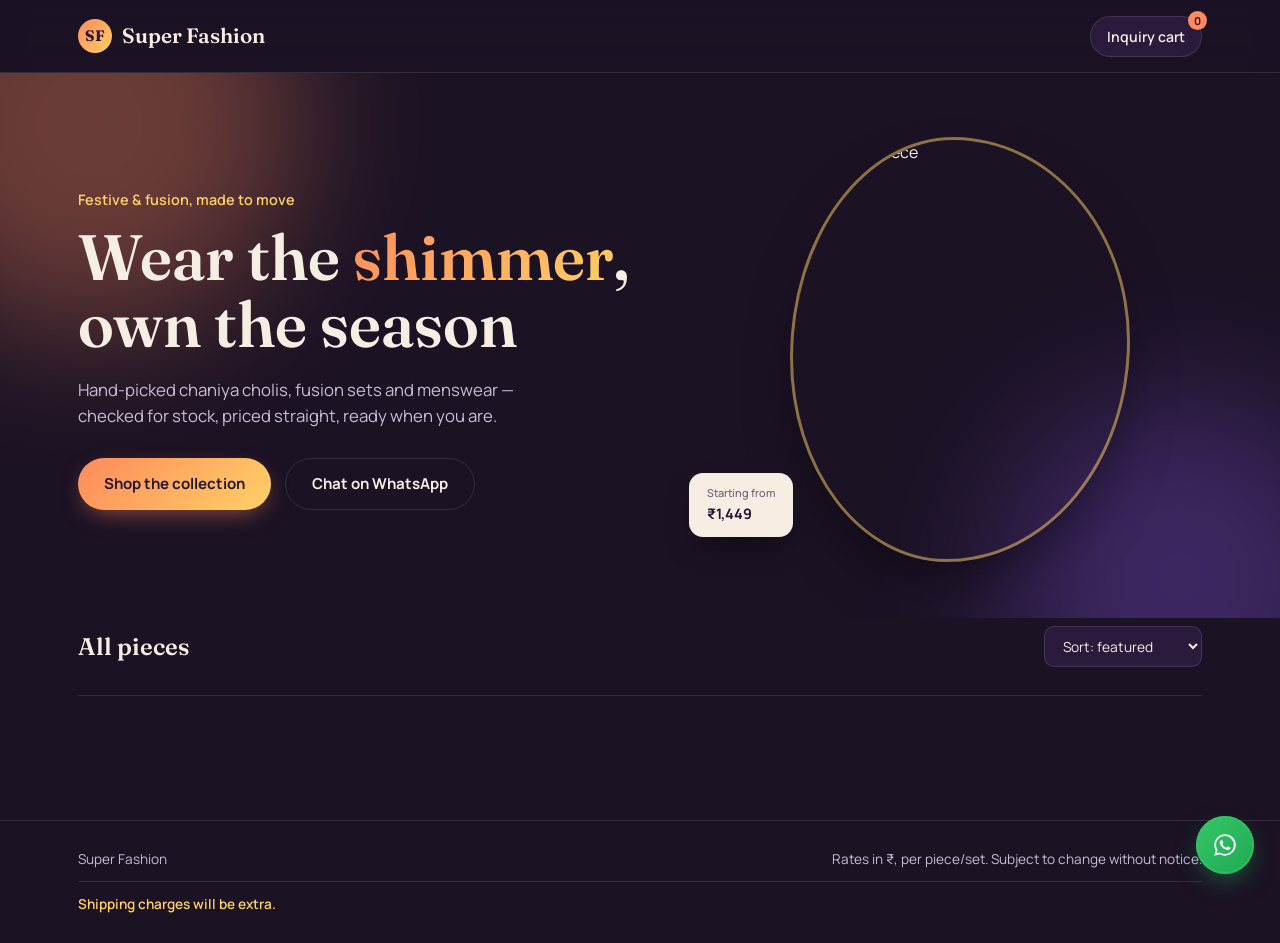
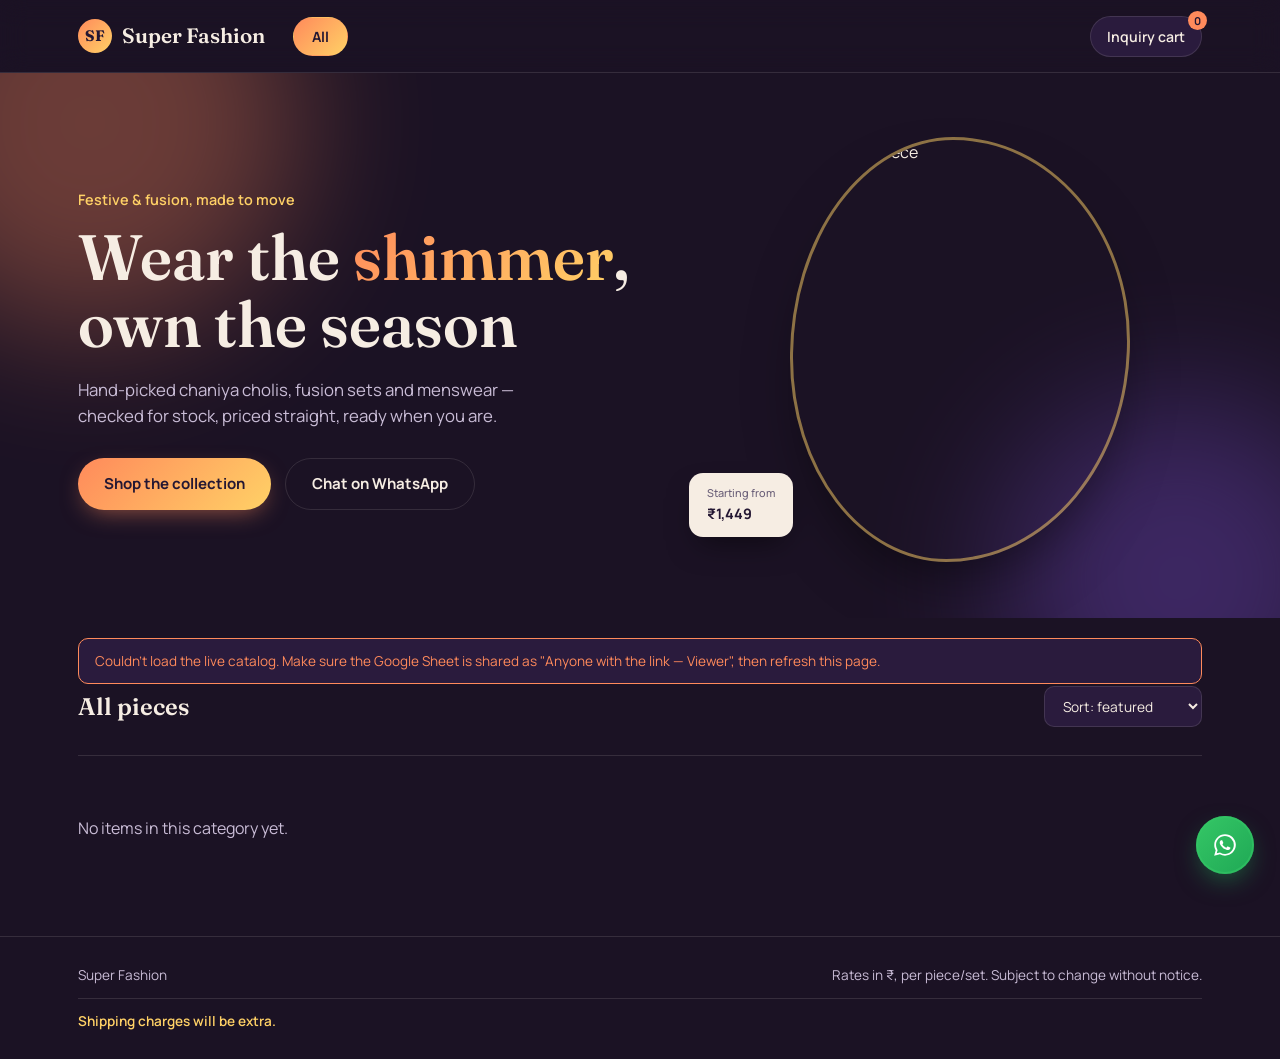
